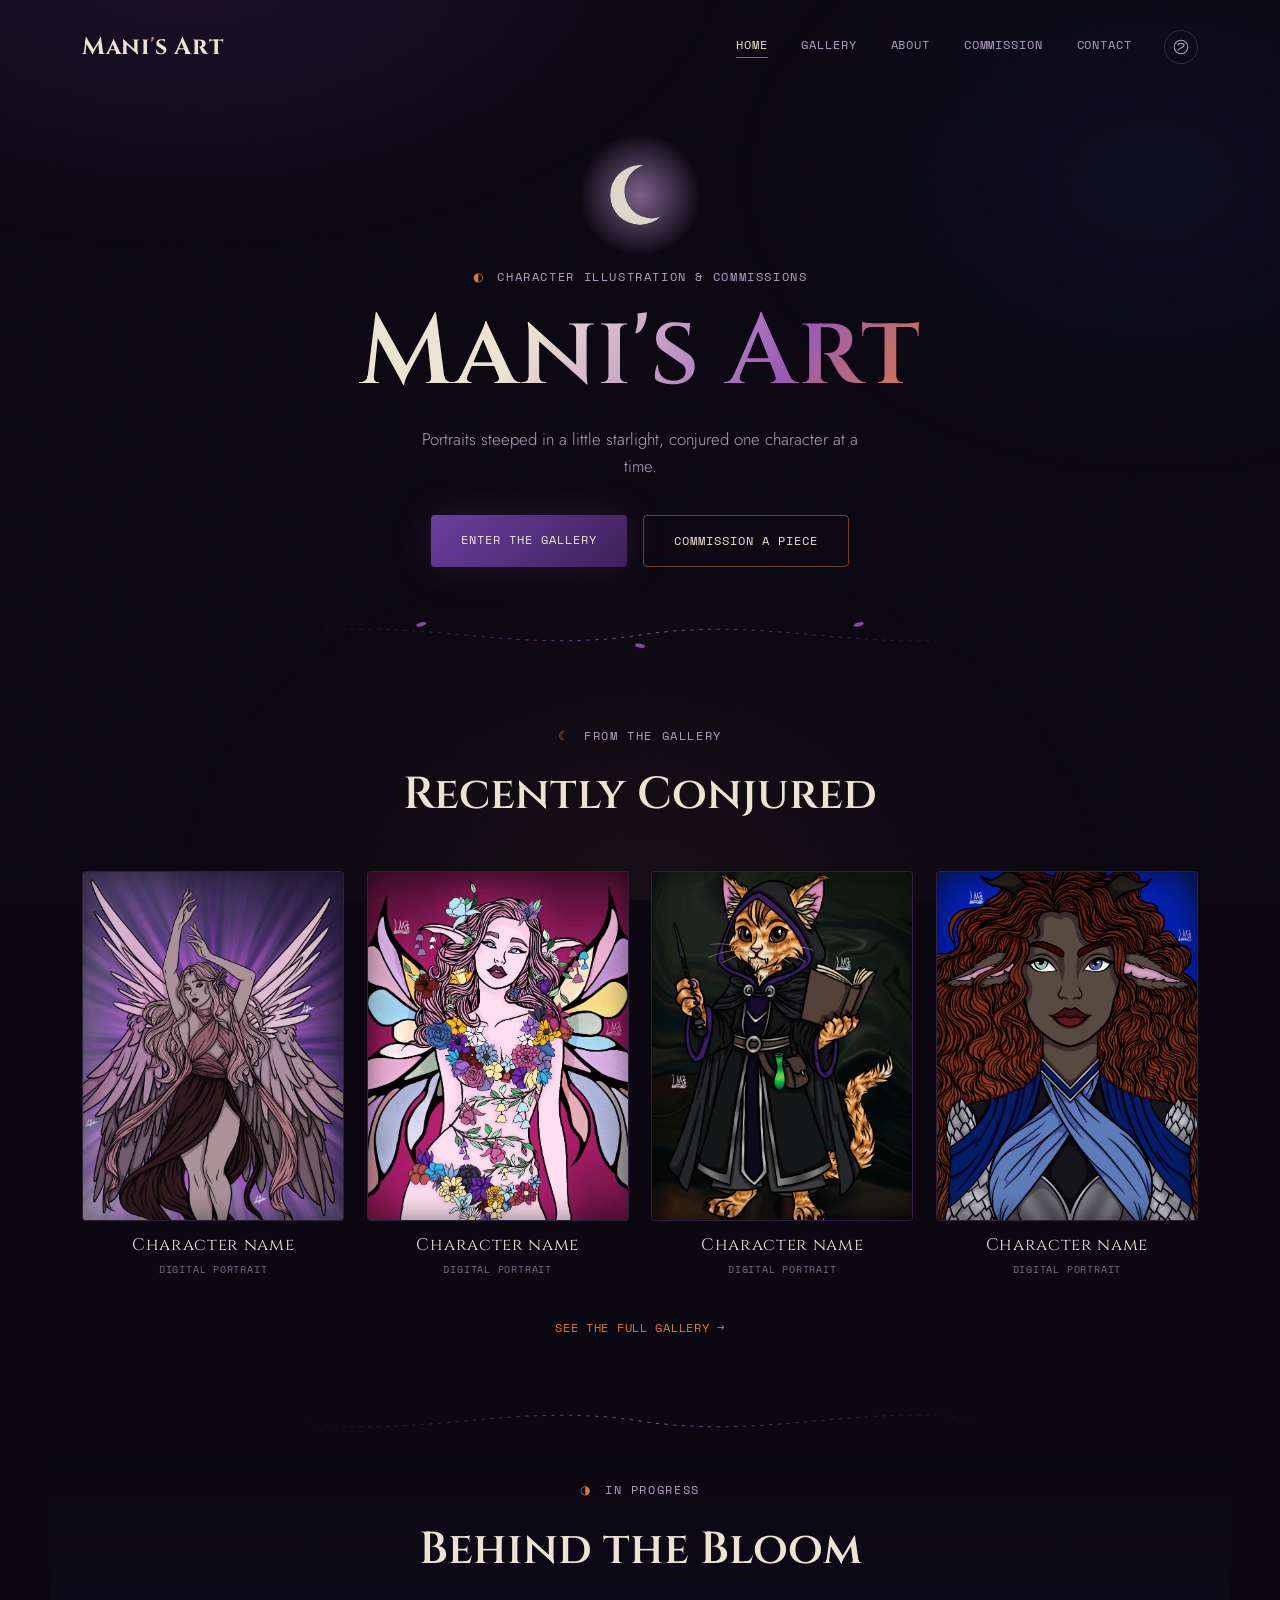
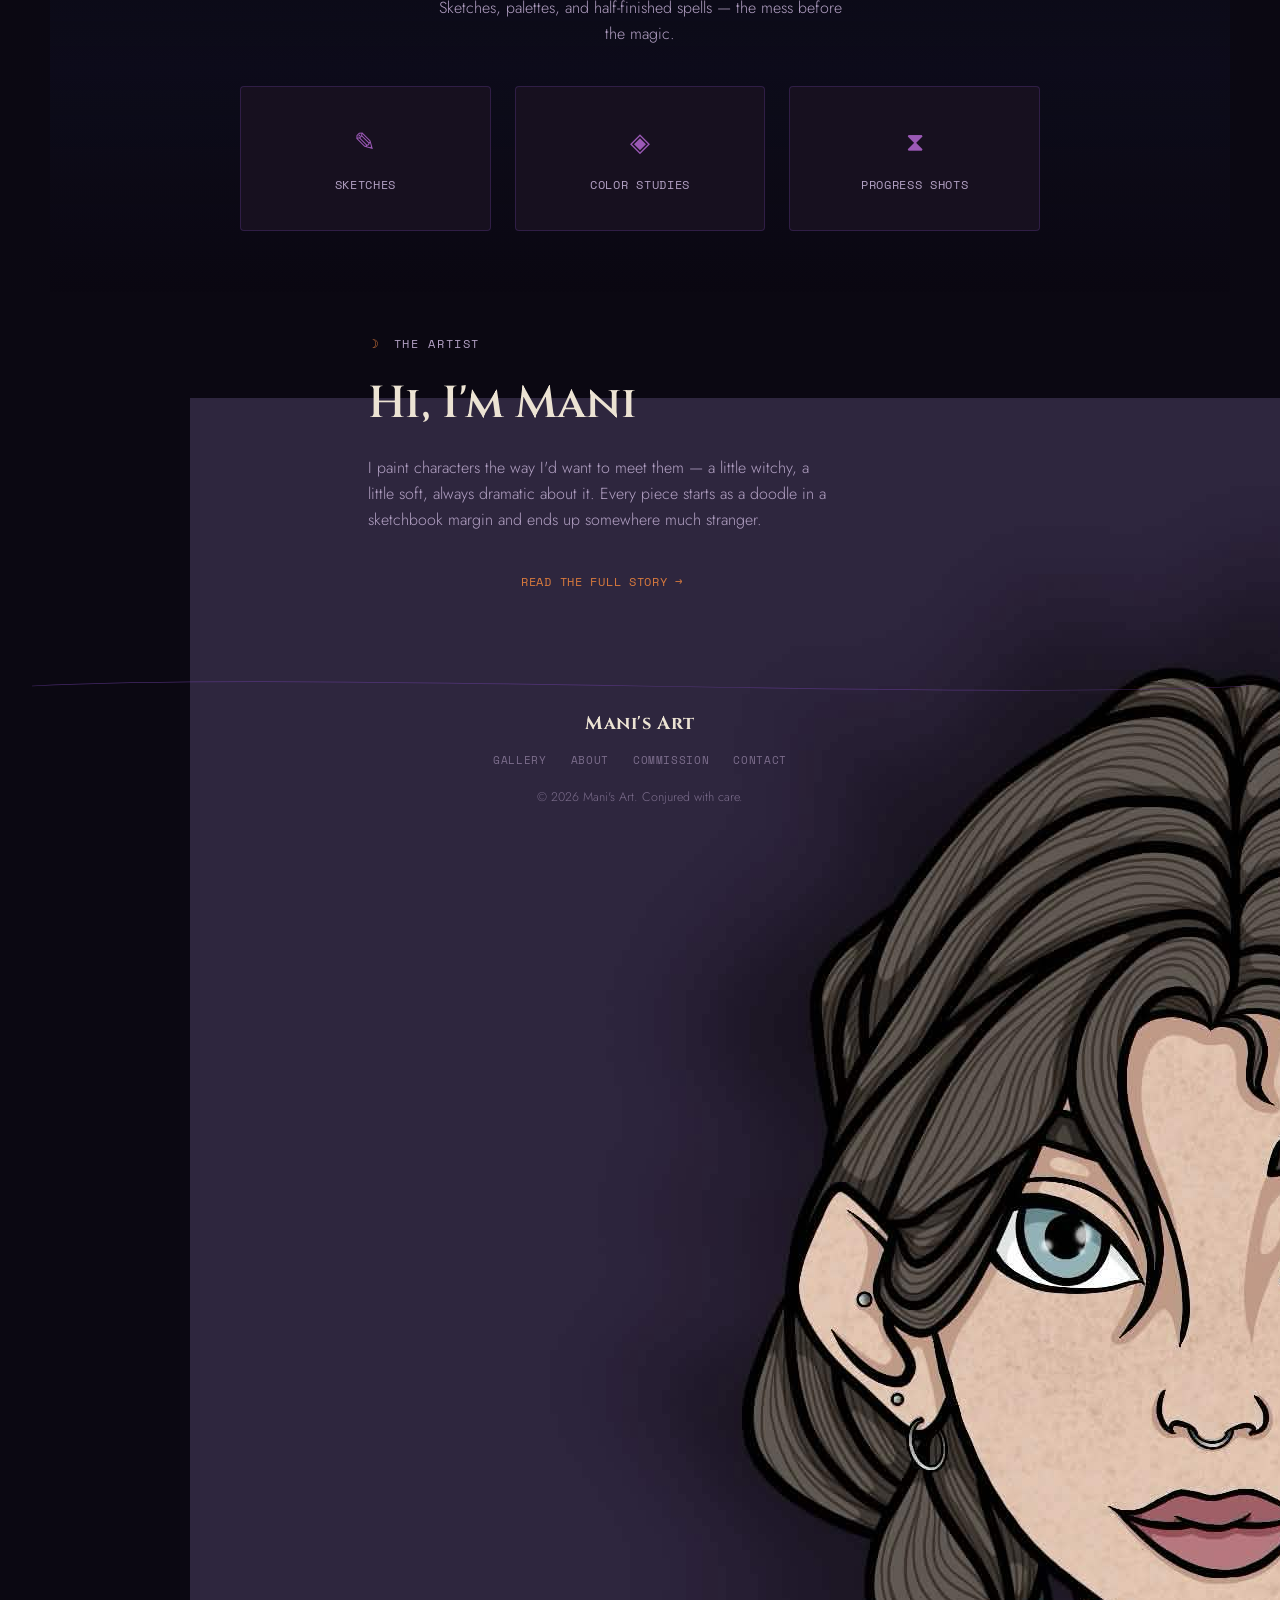
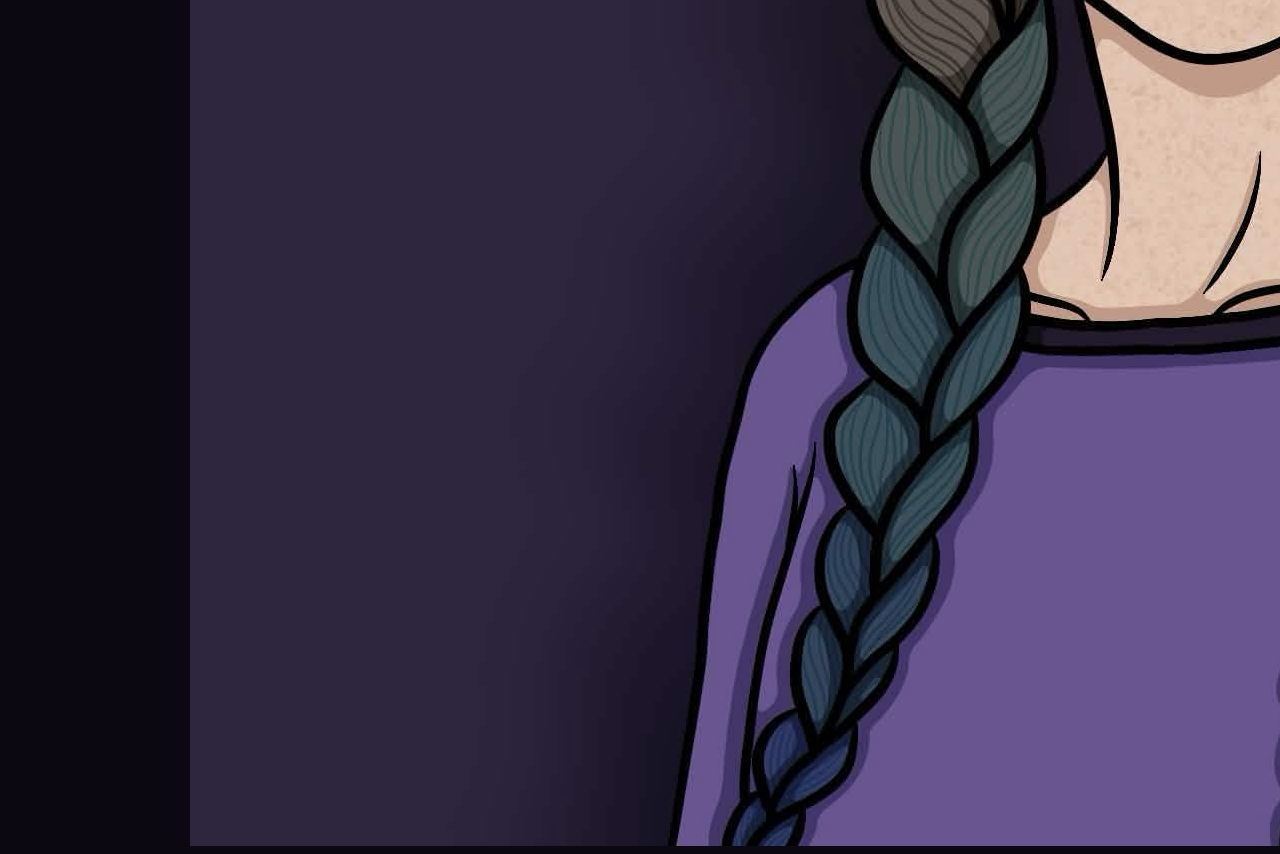
==== index.html @ 1d33fd4f "img upload and file creation" ====
<!DOCTYPE html>
<html lang="en">
<head>
    <meta charset="UTF-8">
    <meta name="viewport" content="width=device-width, initial-scale=1.0">
    <title>Mani's Art — Character Illustration & Commissions</title>
    <meta name="description" content="Mani's Art — gothic, whimsical character illustration. Portfolio, behind-the-scenes, and commissions.">

    <link rel="preconnect" href="https://fonts.googleapis.com">
    <link rel="preconnect" href="https://fonts.gstatic.com" crossorigin>
    <link href="https://fonts.googleapis.com/css2?family=Cinzel:wght@400;500;600;700;800&family=Jost:wght@300;400;500;600&family=Space+Mono:wght@400;700&display=swap" rel="stylesheet">

    <link rel="stylesheet" href="css/style.css">
</head>
<body>

    <div class="grain-overlay" aria-hidden="true"></div>
    <div id="ember-field" class="ember-field" aria-hidden="true"></div>

    <header class="site-header">
        <a href="index.html" class="wordmark">Mani<span class="wordmark-spark">'</span>s Art</a>

        <nav class="main-nav" aria-label="Primary">
            <a href="index.html" class="nav-link is-active">Home</a>
            <a href="html/gallery.html" class="nav-link">Gallery</a>
            <a href="html/about.html" class="nav-link">About</a>
            <a href="html/commission.html" class="nav-link">Commission</a>
            <a href="html/contact.html" class="nav-link">Contact</a>
        </nav>

        <a href="html/login.html" class="login-glyph" aria-label="Artist login" title="Artist login">
            <svg viewBox="0 0 24 24" width="18" height="18" fill="none" stroke="currentColor" stroke-width="1.4">
                <circle cx="12" cy="12" r="9" />
                <path d="M8 10c0-2 1.8-3 4-3s4 1 4 3-1.8 2.5-4 3.4C9.8 14.3 8 15 8 17" />
                <circle cx="12" cy="20" r=".6" fill="currentColor" stroke="none" />
            </svg>
        </a>

        <button class="nav-toggle" id="navToggle" aria-label="Toggle menu" aria-expanded="false">
            <span></span><span></span><span></span>
        </button>
    </header>

    <main>

        <!-- HERO -->
        <section class="hero">
            <div class="hero-moon" aria-hidden="true">
                <svg viewBox="0 0 200 200" width="100%" height="100%">
                    <defs>
                        <radialGradient id="moonGlow" cx="50%" cy="50%" r="50%">
                            <stop offset="0%" stop-color="#d9a8f0" stop-opacity="0.55" />
                            <stop offset="100%" stop-color="#d9a8f0" stop-opacity="0" />
                        </radialGradient>
                        <mask id="moonMask">
                            <rect x="0" y="0" width="200" height="200" fill="black" />
                            <circle cx="100" cy="100" r="46" fill="white" />
                            <circle cx="118" cy="94" r="42" fill="black" />
                        </mask>
                    </defs>
                    <circle cx="100" cy="100" r="95" fill="url(#moonGlow)" />
                    <circle cx="100" cy="100" r="46" fill="#ece3d3" opacity="0.92" mask="url(#moonMask)" />
                </svg>
            </div>

            <p class="eyebrow"><span class="moon-glyph">◐</span> character illustration &amp; commissions</p>
            <h1 class="hero-title">Mani's&nbsp;Art</h1>
            <p class="hero-sub">Portraits steeped in a little starlight, conjured one character at a time.</p>

            <div class="hero-actions">
                <a href="html/gallery.html" class="btn btn-primary">Enter the Gallery</a>
                <a href="html/commission.html" class="btn btn-ghost">Commission a Piece</a>
            </div>

            <svg class="vine-divider" viewBox="0 0 800 60" preserveAspectRatio="none" aria-hidden="true">
                <path class="vine-path" d="M0,30 C150,0 250,60 400,30 C550,0 650,60 800,30" fill="none" stroke="url(#vineGrad)" stroke-width="1.5" />
                <defs>
                    <linearGradient id="vineGrad" x1="0" y1="0" x2="1" y2="0">
                        <stop offset="0%" stop-color="#9b59b6" stop-opacity="0" />
                        <stop offset="50%" stop-color="#9b59b6" stop-opacity="0.8" />
                        <stop offset="100%" stop-color="#9b59b6" stop-opacity="0" />
                    </linearGradient>
                </defs>
                <g class="vine-leaves" fill="#9b59b6" opacity="0.85">
                    <ellipse cx="150" cy="14" rx="6" ry="3" transform="rotate(-20 150 14)" />
                    <ellipse cx="400" cy="46" rx="6" ry="3" transform="rotate(15 400 46)" />
                    <ellipse cx="650" cy="14" rx="6" ry="3" transform="rotate(-20 650 14)" />
                </g>
            </svg>
        </section>

        <!-- FEATURED WORK -->
        <section class="section" id="featured">
            <p class="eyebrow eyebrow-center"><span class="moon-glyph">☾</span> from the gallery</p>
            <h2 class="section-title">Recently Conjured</h2>

            <div class="work-grid">
                <figure class="work-card">
                    <div class="work-frame">
                        <img src="images/angel.jpg" alt="Character portrait, placeholder artwork" loading="lazy">
                    </div>
                    <figcaption>
                        <span class="work-name">Character name</span>
                        <span class="work-tag">Digital portrait</span>
                    </figcaption>
                </figure>

                <figure class="work-card">
                    <div class="work-frame">
                        <img src="images/butterfly.jpg" alt="Character portrait, placeholder artwork" loading="lazy">
                    </div>
                    <figcaption>
                        <span class="work-name">Character name</span>
                        <span class="work-tag">Digital portrait</span>
                    </figcaption>
                </figure>

                <figure class="work-card">
                    <div class="work-frame">
                        <img src="images/catmage.jpg" alt="Character portrait, placeholder artwork" loading="lazy">
                    </div>
                    <figcaption>
                        <span class="work-name">Character name</span>
                        <span class="work-tag">Digital portrait</span>
                    </figcaption>
                </figure>

                <figure class="work-card">
                    <div class="work-frame">
                        <img src="images/character.jpg" alt="Character portrait, placeholder artwork" loading="lazy">
                    </div>
                    <figcaption>
                        <span class="work-name">Character name</span>
                        <span class="work-tag">Digital portrait</span>
                    </figcaption>
                </figure>
            </div>

            <a href="html/gallery.html" class="see-all-link">See the full gallery →</a>
        </section>

        <svg class="vine-divider" viewBox="0 0 800 60" preserveAspectRatio="none" aria-hidden="true">
            <path class="vine-path" d="M0,30 C150,60 250,0 400,30 C550,60 650,0 800,30" fill="none" stroke="url(#vineGrad)" stroke-width="1.5" />
        </svg>

        <!-- BEHIND THE SCENES -->
        <section class="section section-alt" id="wip">
            <p class="eyebrow eyebrow-center"><span class="moon-glyph">◑</span> in progress</p>
            <h2 class="section-title">Behind the Bloom</h2>
            <p class="section-sub">Sketches, palettes, and half-finished spells — the mess before the magic.</p>

            <div class="wip-categories">
                <a href="gallery.html#sketches" class="wip-card">
                    <span class="wip-icon">✎</span>
                    <span class="wip-label">Sketches</span>
                </a>
                <a href="gallery.html#palettes" class="wip-card">
                    <span class="wip-icon">◈</span>
                    <span class="wip-label">Color Studies</span>
                </a>
                <a href="gallery.html#timelapse" class="wip-card">
                    <span class="wip-icon">⧗</span>
                    <span class="wip-label">Progress Shots</span>
                </a>
            </div>
        </section>

        <!-- ABOUT TEASER -->
        <section class="section about-teaser">
            <div class="about-teaser-inner">
                <div class="about-portrait" aria-hidden="true">
                  
                 <img class="artist-photo" src="images/self-portrait.jpg" alt="Echo Moon Art Self Portrait">
                    
                </div>
                <div class="about-teaser-text">
                    <p class="eyebrow"><span class="moon-glyph">☽</span> the artist</p>
                    <h2 class="section-title">Hi, I'm Mani</h2>
                    <p>I paint characters the way I'd want to meet them — a little witchy, a little soft, always dramatic about it. Every piece starts as a doodle in a sketchbook margin and ends up somewhere much stranger.</p>
                    <a href="html/about.html" class="see-all-link">Read the full story →</a>
                </div>
            </div>
        </section>

    </main>

    <footer class="site-footer">
        <svg class="vine-divider vine-divider-footer" viewBox="0 0 800 40" preserveAspectRatio="none" aria-hidden="true">
            <path d="M0,20 C200,0 600,40 800,20" fill="none" stroke="#6b3fa0" stroke-width="1" opacity="0.6" />
        </svg>

        <div class="footer-inner">
            <span class="wordmark wordmark-small">Mani's Art</span>
            <nav class="footer-nav" aria-label="Footer">
                <a href="html/gallery.html">Gallery</a>
                <a href="html/about.html">About</a>
                <a href="html/commission.html">Commission</a>
                <a href="html/contact.html">Contact</a>
            </nav>
            <p class="footer-note">© <span id="year"></span> Mani's Art. Conjured with care.</p>
        </div>
    </footer>

    <script src="js/script.js"></script>
</body>
</html>
---- css/style.css ----
/* =========================================================
   Mani's Art — Whimsigoth design system
   Palette: black / deep purple / velvet violet / deep blue / burnt orange
   ========================================================= */

:root {
    --bg: #0b0812;
    --bg-alt: #130d1c;
    --bg-card: #17101f;
    --purple-deep: #3d2159;
    --purple-mid: #6b3fa0;
    --violet: #9b59b6;
    --blue-deep: #1b2350;
    --orange: #d97a3d;
    --ink: #ece3d3;
    --ink-dim: #b3a1c4;
    --ink-faint: #7c6d8c;
    --font-display: 'Cinzel', 'Georgia', serif;
    --font-body: 'Jost', 'Segoe UI', sans-serif;
    --font-mono: 'Space Mono', monospace;
    --radius: 4px;
    --max-width: 1180px;
    --shadow-glow: 0 0 40px rgba(155, 89, 182, 0.18);
}

* {
    box-sizing: border-box;
}

html {
    scroll-behavior: smooth;
}

@media (prefers-reduced-motion: reduce) {
    html {
        scroll-behavior: auto;
    }

    *, *::before, *::after {
        animation-duration: 0.001ms !important;
        animation-iteration-count: 1 !important;
        transition-duration: 0.001ms !important;
    }
}

body {
    margin: 0;
    background: var(--bg);
    color: var(--ink);
    font-family: var(--font-body);
    font-weight: 300;
    line-height: 1.6;
    position: relative;
    overflow-x: hidden;
}

    /* subtle background wash so black isn't flat */
    body::before {
        content: "";
        position: fixed;
        inset: 0;
        z-index: 0;
        background: radial-gradient(ellipse 900px 500px at 15% -5%, rgba(107, 63, 160, 0.16), transparent 60%), radial-gradient(ellipse 700px 500px at 90% 20%, rgba(27, 35, 80, 0.22), transparent 60%), radial-gradient(ellipse 800px 600px at 50% 100%, rgba(217, 122, 61, 0.06), transparent 60%);
        pointer-events: none;
    }

.grain-overlay {
    position: fixed;
    inset: 0;
    z-index: 1;
    pointer-events: none;
    opacity: 0.035;
    background-image: url("data:image/svg+xml,%3Csvg xmlns='http://www.w3.org/2000/svg' width='90' height='90'%3E%3Cfilter id='n'%3E%3CfeTurbulence type='fractalNoise' baseFrequency='0.9' numOctaves='2' stitchTiles='stitch'/%3E%3C/filter%3E%3Crect width='100%25' height='100%25' filter='url(%23n)'/%3E%3C/svg%3E");
    mix-blend-mode: overlay;
}

.ember-field {
    position: fixed;
    inset: 0;
    z-index: 1;
    pointer-events: none;
    overflow: hidden;
}

a {
    color: inherit;
    text-decoration: none;
}

h1, h2, h3 {
    font-family: var(--font-display);
    font-weight: 600;
    margin: 0;
}

/* ---------- header ---------- */
.site-header {
    position: relative;
    z-index: 10;
    display: flex;
    align-items: center;
    justify-content: space-between;
    gap: 2rem;
    max-width: var(--max-width);
    margin: 0 auto;
    padding: 1.75rem 2rem 1rem;
}

.wordmark {
    font-family: var(--font-display);
    font-size: 1.5rem;
    font-weight: 700;
    letter-spacing: 0.03em;
    color: var(--ink);
}

.wordmark-spark {
    color: var(--orange);
}

.wordmark-small {
    font-size: 1.15rem;
}

.main-nav {
    display: flex;
    gap: 2.1rem;
    margin-left: auto;
}

.nav-link {
    font-family: var(--font-mono);
    font-size: 0.72rem;
    letter-spacing: 0.08em;
    text-transform: uppercase;
    color: var(--ink-dim);
    position: relative;
    padding-bottom: 4px;
    transition: color 0.25s ease;
}

    .nav-link::after {
        content: "";
        position: absolute;
        left: 0;
        right: 100%;
        bottom: 0;
        height: 1px;
        background: var(--violet);
        transition: right 0.3s ease;
    }

    .nav-link:hover, .nav-link.is-active {
        color: var(--ink);
    }

        .nav-link:hover::after, .nav-link.is-active::after {
            right: 0;
        }

.login-glyph {
    display: inline-flex;
    align-items: center;
    justify-content: center;
    width: 34px;
    height: 34px;
    border: 1px solid rgba(155,89,182,0.35);
    border-radius: 50%;
    color: var(--ink-dim);
    transition: color 0.25s ease, border-color 0.25s ease;
}

    .login-glyph:hover {
        color: var(--violet);
        border-color: var(--violet);
    }

.nav-toggle {
    display: none;
    flex-direction: column;
    gap: 5px;
    background: none;
    border: none;
    cursor: pointer;
    padding: 6px;
}

    .nav-toggle span {
        width: 22px;
        height: 1.5px;
        background: var(--ink);
        display: block;
    }

/* ---------- hero ---------- */
.hero {
    position: relative;
    z-index: 5;
    max-width: var(--max-width);
    margin: 0 auto;
    padding: 3rem 2rem 2rem;
    text-align: center;
    display: flex;
    flex-direction: column;
    align-items: center;
}

.hero-moon {
    width: 130px;
    height: 130px;
    margin-bottom: 0.5rem;
    animation: moon-drift 8s ease-in-out infinite;
}

@keyframes moon-drift {
    0%, 100% {
        transform: translateY(0);
    }

    50% {
        transform: translateY(-8px);
    }
}

.eyebrow {
    font-family: var(--font-mono);
    font-size: 0.72rem;
    letter-spacing: 0.14em;
    text-transform: uppercase;
    color: var(--ink-dim);
    margin: 0 0 0.9rem;
}

.eyebrow-center {
    text-align: center;
}

.moon-glyph {
    color: var(--orange);
    margin-right: 0.4em;
}

.hero-title {
    font-size: clamp(3.2rem, 9vw, 6.2rem);
    letter-spacing: 0.01em;
    background: linear-gradient(120deg, var(--ink) 30%, var(--violet) 75%, var(--orange) 100%);
    -webkit-background-clip: text;
    background-clip: text;
    color: transparent;
    line-height: 1.05;
}

.hero-sub {
    max-width: 46ch;
    color: var(--ink-dim);
    font-size: 1.05rem;
    margin: 1.3rem 0 2.2rem;
}

.hero-actions {
    display: flex;
    gap: 1rem;
    flex-wrap: wrap;
    justify-content: center;
    margin-bottom: 3rem;
}

.btn {
    font-family: var(--font-mono);
    font-size: 0.75rem;
    letter-spacing: 0.08em;
    text-transform: uppercase;
    padding: 0.95rem 1.9rem;
    border-radius: var(--radius);
    transition: transform 0.25s ease, box-shadow 0.25s ease, background 0.25s ease, border-color 0.25s ease;
    display: inline-block;
}

.btn-primary {
    background: linear-gradient(135deg, var(--purple-mid), var(--purple-deep));
    color: var(--ink);
    box-shadow: var(--shadow-glow);
}

    .btn-primary:hover {
        transform: translateY(-2px);
        box-shadow: 0 0 55px rgba(155,89,182,0.32);
    }

.btn-ghost {
    color: var(--ink);
    border: 1px solid rgba(217,122,61,0.5);
}

    .btn-ghost:hover {
        border-color: var(--orange);
        background: rgba(217,122,61,0.08);
        transform: translateY(-2px);
    }

/* ---------- vine divider (signature element) ---------- */
.vine-divider {
    width: 100%;
    max-width: 700px;
    height: 40px;
    margin: 0 auto;
    display: block;
    overflow: visible;
}

.vine-path {
    stroke-dasharray: 4 6;
    animation: vine-sway 6s ease-in-out infinite;
}

@keyframes vine-sway {
    0%, 100% {
        stroke-dashoffset: 0;
    }

    50% {
        stroke-dashoffset: 14;
    }
}

.vine-divider-footer {
    max-width: 100%;
    height: 30px;
    margin-bottom: 0.5rem;
}

/* ---------- sections ---------- */
.section {
    position: relative;
    z-index: 5;
    max-width: var(--max-width);
    margin: 0 auto;
    padding: 2.5rem 2rem 4rem;
}

.section-alt {
    background: linear-gradient(180deg, transparent, rgba(27,35,80,0.14), transparent);
}

.section-title {
    font-size: clamp(2rem, 4vw, 2.8rem);
    text-align: center;
    margin-bottom: 0.6rem;
}

.section-sub {
    text-align: center;
    color: var(--ink-dim);
    max-width: 46ch;
    margin: 0 auto 2.5rem;
}

#featured .section-title {
    margin-bottom: 2.5rem;
}

/* ---------- work grid ---------- */
.work-grid {
    display: grid;
    grid-template-columns: repeat(4, 1fr);
    gap: 1.4rem;
}

.work-card {
    margin: 0;
}

.work-frame {
    aspect-ratio: 3/4;
    border-radius: var(--radius);
    overflow: hidden;
    background: var(--bg-card);
    border: 1px solid rgba(155,89,182,0.2);
    position: relative;
    transition: border-color 0.3s ease, transform 0.3s ease;
}

    .work-frame::after {
        content: "";
        position: absolute;
        inset: 0;
        box-shadow: inset 0 0 30px rgba(0,0,0,0.5);
        pointer-events: none;
    }

    .work-frame img {
        width: 100%;
        height: 100%;
        object-fit: cover;
        display: block;
    }

.work-card:hover .work-frame {
    border-color: var(--violet);
    transform: translateY(-4px);
}

.work-card figcaption {
    display: flex;
    flex-direction: column;
    margin-top: 0.7rem;
    text-align: center;
}

.work-name {
    font-family: var(--font-display);
    font-size: 1.05rem;
    letter-spacing: 0.04em;
}

.work-tag {
    font-family: var(--font-mono);
    font-size: 0.62rem;
    letter-spacing: 0.08em;
    text-transform: uppercase;
    color: var(--ink-faint);
    margin-top: 0.2rem;
}

.see-all-link {
    display: block;
    text-align: center;
    margin-top: 2.5rem;
    font-family: var(--font-mono);
    font-size: 0.75rem;
    letter-spacing: 0.06em;
    text-transform: uppercase;
    color: var(--orange);
    transition: opacity 0.25s ease;
}

    .see-all-link:hover {
        opacity: 0.7;
    }

/* ---------- WIP categories ---------- */
.wip-categories {
    display: grid;
    grid-template-columns: repeat(3, 1fr);
    gap: 1.5rem;
    max-width: 800px;
    margin: 0 auto;
}

.wip-card {
    background: var(--bg-card);
    border: 1px solid rgba(107,63,160,0.3);
    border-radius: var(--radius);
    padding: 2.2rem 1rem;
    text-align: center;
    display: flex;
    flex-direction: column;
    align-items: center;
    gap: 0.8rem;
    transition: border-color 0.3s ease, transform 0.3s ease, background 0.3s ease;
}

    .wip-card:hover {
        border-color: var(--violet);
        transform: translateY(-4px);
        background: rgba(107,63,160,0.08);
    }

.wip-icon {
    font-size: 1.6rem;
    color: var(--violet);
}

.wip-label {
    font-family: var(--font-mono);
    font-size: 0.72rem;
    letter-spacing: 0.06em;
    text-transform: uppercase;
    color: var(--ink-dim);
}

/* ---------- about teaser ---------- */
.about-teaser-inner {
    display: flex;
    align-items: center;
    gap: 3rem;
    max-width: 900px;
    margin: 0 auto;
}

.about-portrait {
    width: 130px;
    height: 130px;
    flex-shrink: 0;
}

.about-teaser-text p:not(.eyebrow) {
    color: var(--ink-dim);
    max-width: 52ch;
}

.about-teaser-text .section-title {
    text-align: left;
    margin-bottom: 0.8rem;
}

.about-teaser-text .eyebrow {
    text-align: left;
}

/* ---------- footer ---------- */
.site-footer {
    position: relative;
    z-index: 5;
    padding: 1rem 2rem 2.5rem;
    text-align: center;
}

.footer-inner {
    display: flex;
    flex-direction: column;
    align-items: center;
    gap: 0.8rem;
}

.footer-nav {
    display: flex;
    gap: 1.5rem;
}

    .footer-nav a {
        font-family: var(--font-mono);
        font-size: 0.68rem;
        letter-spacing: 0.06em;
        text-transform: uppercase;
        color: var(--ink-faint);
        transition: color 0.25s ease;
    }

        .footer-nav a:hover {
            color: var(--violet);
        }

.footer-note {
    font-size: 0.78rem;
    color: var(--ink-faint);
    margin: 0.4rem 0 0;
}

/* ---------- floating embers (JS-generated) ---------- */
.ember {
    position: absolute;
    bottom: -3%;
    border-radius: 50%;
    animation-name: ember-rise;
    animation-timing-function: linear;
    animation-iteration-count: infinite;
}

.ember-glow {
    width: 100%;
    height: 100%;
    border-radius: 50%;
    animation-name: ember-flicker;
    animation-timing-function: ease-in-out;
    animation-iteration-count: infinite;
}

@keyframes ember-rise {
    0% {
        transform: translateY(0) translateX(0);
        opacity: 0;
    }

    8% {
        opacity: 1;
    }

    85% {
        opacity: 0.7;
    }

    100% {
        transform: translateY(-108vh) translateX(var(--drift, 30px));
        opacity: 0;
    }
}

@keyframes ember-flicker {
    0%, 100% {
        opacity: 1;
    }

    50% {
        opacity: 0.35;
    }
}

/* ---------- responsive ---------- */
@media (max-width: 860px) {
    .main-nav {
        display: none;
    }

    .nav-toggle {
        display: flex;
    }

    .work-grid {
        grid-template-columns: repeat(2, 1fr);
    }

    .wip-categories {
        grid-template-columns: 1fr;
    }

    .about-teaser-inner {
        flex-direction: column;
        text-align: center;
        gap: 1.5rem;
    }

    .about-teaser-text .section-title, .about-teaser-text .eyebrow {
        text-align: center;
    }

    .about-teaser-text p:not(.eyebrow) {
        max-width: 100%;
    }

    .main-nav.is-open {
        display: flex;
        flex-direction: column;
        position: absolute;
        top: 100%;
        left: 0;
        right: 0;
        background: var(--bg-alt);
        padding: 1.5rem 2rem;
        gap: 1.2rem;
        border-bottom: 1px solid rgba(155,89,182,0.25);
    }
}

@media (max-width: 560px) {
    .work-grid {
        grid-template-columns: 1fr 1fr;
        gap: 1rem;
    }

    .hero-title {
        font-size: clamp(2.6rem, 13vw, 4rem);
    }
}

/* ---------- focus visibility ---------- */
a:focus-visible, button:focus-visible {
    outline: 2px solid var(--violet);
    outline-offset: 3px;
}

/* =========================================================
   Gallery + About page additions
   ========================================================= */

/* ---------- generic page hero (gallery / about) ---------- */
.page-hero {
    position: relative;
    z-index: 5;
    max-width: var(--max-width);
    margin: 0 auto;
    padding: 3rem 2rem 1.5rem;
    text-align: center;
}

.page-title {
    font-size: clamp(2.6rem, 6vw, 4rem);
    letter-spacing: 0.01em;
    background: linear-gradient(120deg, var(--ink) 30%, var(--violet) 75%, var(--orange) 100%);
    -webkit-background-clip: text;
    background-clip: text;
    color: transparent;
    line-height: 1.1;
}

.page-sub {
    max-width: 50ch;
    margin: 1rem auto 0;
    color: var(--ink-dim);
    font-size: 1.05rem;
}

/* ---------- filter bar (gallery) ---------- */
.filter-bar {
    display: flex;
    flex-wrap: wrap;
    justify-content: center;
    gap: 0.7rem;
    margin-bottom: 2.5rem;
}

.filter-btn {
    font-family: var(--font-mono);
    font-size: 0.68rem;
    letter-spacing: 0.06em;
    text-transform: uppercase;
    color: var(--ink-dim);
    background: transparent;
    border: 1px solid rgba(155,89,182,0.3);
    border-radius: 999px;
    padding: 0.55rem 1.1rem;
    cursor: pointer;
    transition: color 0.25s ease, border-color 0.25s ease, background 0.25s ease;
}

    .filter-btn:hover {
        color: var(--ink);
        border-color: var(--violet);
    }

    .filter-btn.is-active {
        color: var(--ink);
        background: rgba(155,89,182,0.16);
        border-color: var(--violet);
    }

.work-card.is-hidden {
    display: none;
}

.empty-state {
    text-align: center;
    color: var(--ink-faint);
    font-family: var(--font-mono);
    font-size: 0.8rem;
    letter-spacing: 0.04em;
    padding: 2rem 0;
}

/* ---------- behind the bloom subsections (gallery) ---------- */
.bts-subsection {
    max-width: 900px;
    margin: 0 auto 3rem;
}

    .bts-subsection:last-child {
        margin-bottom: 0;
    }

.bts-heading {
    display: flex;
    align-items: center;
    gap: 0.6rem;
    font-size: 1.3rem;
    color: var(--ink);
    margin-bottom: 1.1rem;
    justify-content: center;
}

    .bts-heading .wip-icon {
        font-size: 1.1rem;
    }

.bts-row {
    display: grid;
    grid-template-columns: repeat(4, 1fr);
    gap: 1rem;
}

.bts-slot {
    aspect-ratio: 4/3;
    border: 1px dashed rgba(155,89,182,0.35);
    border-radius: var(--radius);
    display: flex;
    align-items: center;
    justify-content: center;
    text-align: center;
    background: rgba(155,89,182,0.04);
    transition: border-color 0.25s ease, background 0.25s ease;
}

    .bts-slot span {
        font-family: var(--font-mono);
        font-size: 0.65rem;
        letter-spacing: 0.05em;
        text-transform: uppercase;
        color: var(--ink-faint);
        padding: 0 0.5rem;
    }

    .bts-slot:hover {
        border-color: var(--violet);
        background: rgba(155,89,182,0.08);
    }

/* ---------- about hero ---------- */
.about-hero {
    position: relative;
    z-index: 5;
    max-width: var(--max-width);
    margin: 0 auto;
    padding: 3rem 2rem 1.5rem;
    text-align: center;
    display: flex;
    flex-direction: column;
    align-items: center;
}

.about-hero-portrait {
    width: 150px;
    height: 150px;
    margin-bottom: 0.5rem;
    animation: moon-drift 8s ease-in-out infinite;
}

/* ---------- bio ---------- */
.bio-section {
    max-width: 720px;
}

.bio-text {
    color: var(--ink-dim);
    font-size: 1.05rem;
    margin: 0 0 1.3rem;
}

    .bio-text:last-child {
        margin-bottom: 0;
    }

/* ---------- process steps ---------- */
.process-steps {
    display: grid;
    grid-template-columns: repeat(4, 1fr);
    gap: 1.5rem;
    max-width: 1000px;
    margin: 0 auto;
}

.process-step {
    text-align: center;
    padding: 1.5rem 1rem;
    position: relative;
}

.process-number {
    display: block;
    font-family: var(--font-mono);
    font-size: 0.75rem;
    color: var(--orange);
    letter-spacing: 0.1em;
    margin-bottom: 0.6rem;
}

.process-title {
    font-size: 1.4rem;
    margin-bottom: 0.5rem;
}

.process-desc {
    color: var(--ink-dim);
    font-size: 0.92rem;
    margin: 0;
}

/* ---------- quick facts ---------- */
.facts-grid {
    display: flex;
    flex-wrap: wrap;
    justify-content: center;
    gap: 0.8rem;
    max-width: 800px;
    margin: 0 auto;
}

.fact-chip {
    font-family: var(--font-mono);
    font-size: 0.7rem;
    letter-spacing: 0.04em;
    text-transform: uppercase;
    color: var(--ink-dim);
    border: 1px solid rgba(107,63,160,0.35);
    border-radius: 999px;
    padding: 0.6rem 1.1rem;
    background: var(--bg-card);
}

/* ---------- cta banner ---------- */
.cta-banner {
    text-align: center;
    padding-bottom: 5rem;
}

    .cta-banner .section-sub {
        margin-bottom: 2rem;
    }

/* ---------- responsive additions ---------- */
@media (max-width: 860px) {
    .process-steps {
        grid-template-columns: repeat(2, 1fr);
    }

    .bts-row {
        grid-template-columns: repeat(2, 1fr);
    }
}

@media (max-width: 560px) {
    .filter-bar {
        gap: 0.5rem;
    }

    .filter-btn {
        font-size: 0.62rem;
        padding: 0.5rem 0.85rem;
    }

    .process-steps {
        grid-template-columns: 1fr;
    }

    .bts-row {
        grid-template-columns: 1fr 1fr;
    }
}

/* =========================================================
   Commission page additions
   ========================================================= */

/* ---------- tier cards ---------- */
.tier-grid {
    display: grid;
    grid-template-columns: repeat(3, 1fr);
    gap: 1.5rem;
    max-width: 1000px;
    margin: 0 auto 1.5rem;
}

.tier-card {
    background: var(--bg-card);
    border: 1px solid rgba(155,89,182,0.25);
    border-radius: var(--radius);
    padding: 2rem 1.5rem;
    text-align: center;
    position: relative;
    transition: border-color 0.3s ease, transform 0.3s ease;
}

    .tier-card:hover {
        border-color: var(--violet);
        transform: translateY(-4px);
    }

.tier-card-featured {
    border-color: var(--violet);
    box-shadow: var(--shadow-glow);
}

.tier-badge {
    position: absolute;
    top: -12px;
    left: 50%;
    transform: translateX(-50%);
    font-family: var(--font-mono);
    font-size: 0.6rem;
    letter-spacing: 0.06em;
    text-transform: uppercase;
    background: var(--purple-mid);
    color: var(--ink);
    padding: 0.3rem 0.8rem;
    border-radius: 999px;
    white-space: nowrap;
}

.tier-name {
    font-size: 1.5rem;
    margin-bottom: 0.4rem;
}

.tier-price {
    font-family: var(--font-mono);
    font-size: 0.85rem;
    color: var(--orange);
    letter-spacing: 0.03em;
    margin: 0 0 0.9rem;
}

.tier-desc {
    color: var(--ink-dim);
    font-size: 0.92rem;
    margin: 0;
}

.tier-note {
    text-align: center;
    color: var(--ink-faint);
    font-size: 0.85rem;
    max-width: 60ch;
    margin: 0 auto;
}

/* ---------- form embed placeholder ---------- */
.form-placeholder {
    max-width: 700px;
    margin: 0 auto;
    min-height: 320px;
    border: 1px dashed rgba(155,89,182,0.4);
    border-radius: var(--radius);
    background: rgba(155,89,182,0.04);
    display: flex;
    flex-direction: column;
    align-items: center;
    justify-content: center;
    gap: 0.8rem;
    text-align: center;
    padding: 2rem;
}

.form-placeholder-icon {
    font-size: 2rem;
    color: var(--violet);
}

.form-placeholder p {
    color: var(--ink-faint);
    font-family: var(--font-mono);
    font-size: 0.78rem;
    letter-spacing: 0.04em;
    text-transform: uppercase;
    max-width: 32ch;
    margin: 0;
}

/* real embed styling, ready for when the iframe is dropped in */
.form-embed {
    width: 100%;
    max-width: 700px;
    min-height: 900px;
    border: none;
    border-radius: var(--radius);
    display: block;
    margin: 0 auto;
    background: var(--bg-card);
}

/* ---------- responsive ---------- */
@media (max-width: 860px) {
    .tier-grid {
        grid-template-columns: 1fr;
    }
}
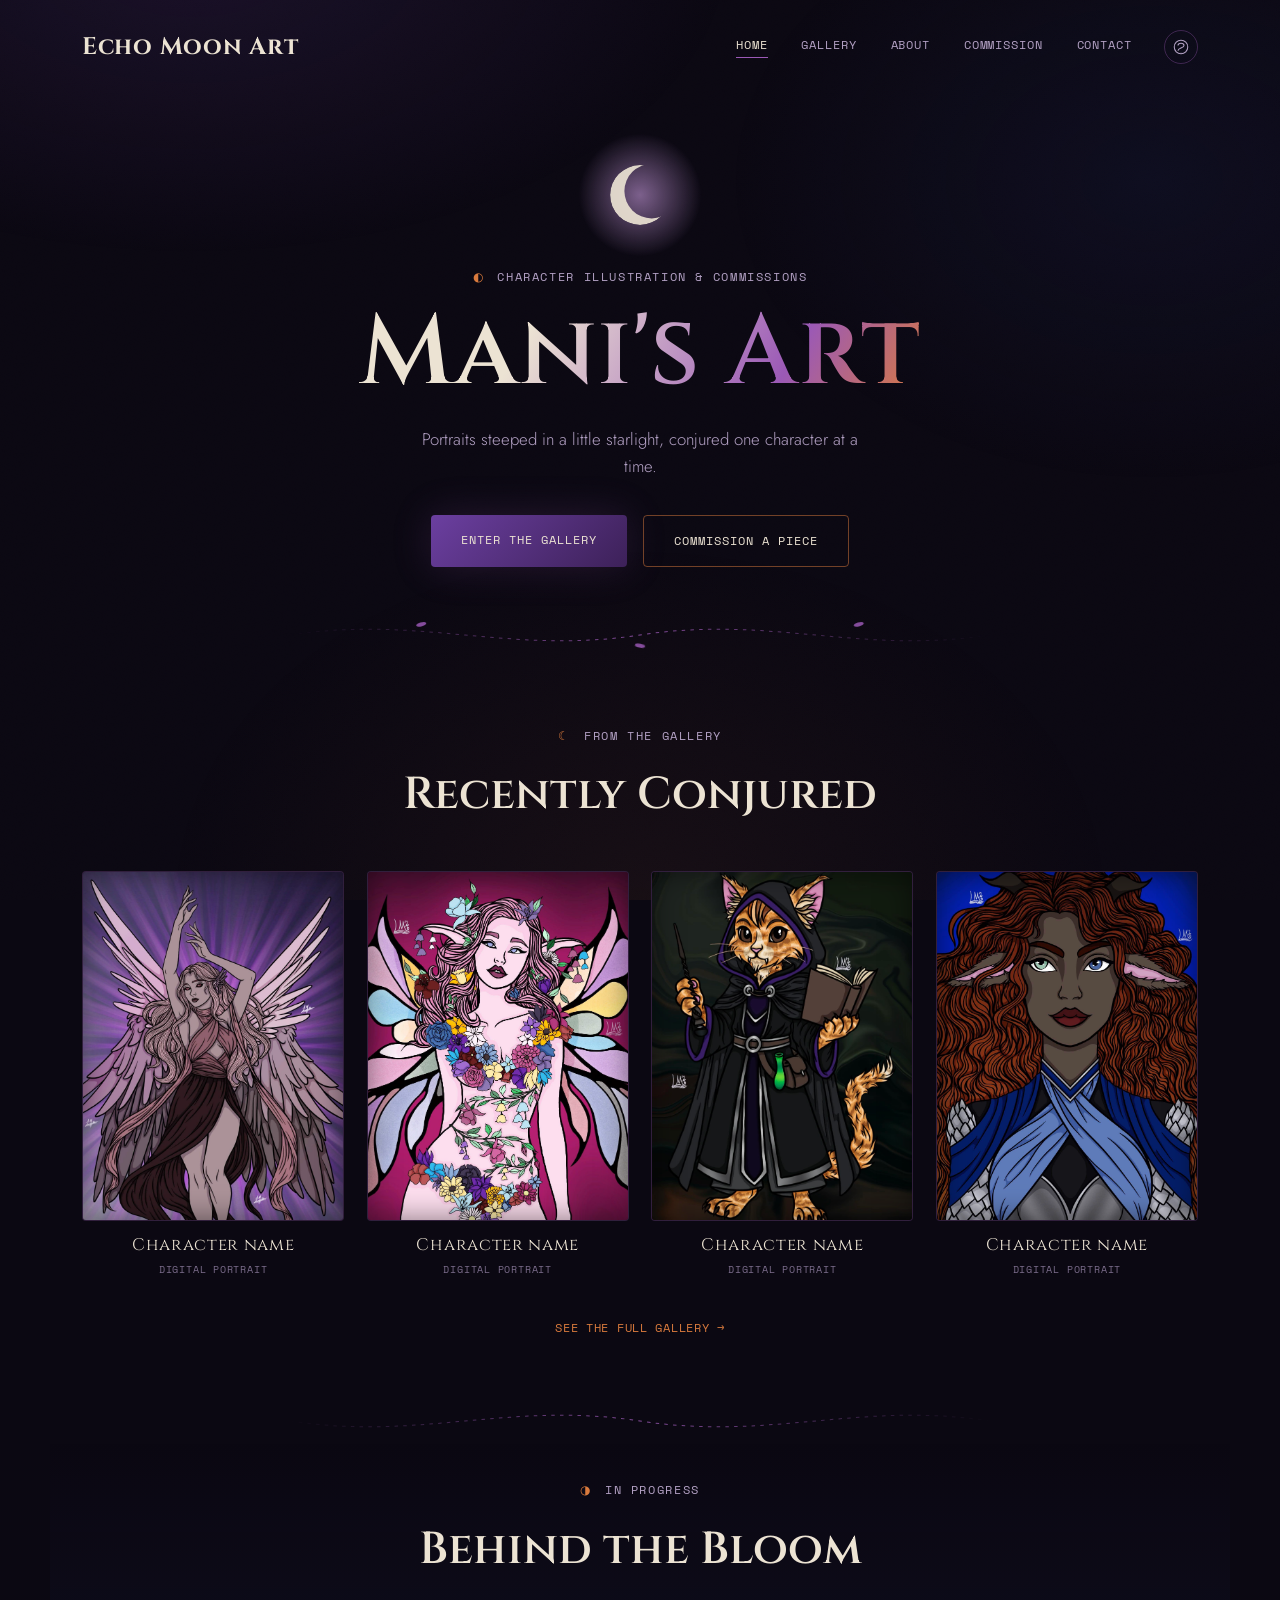
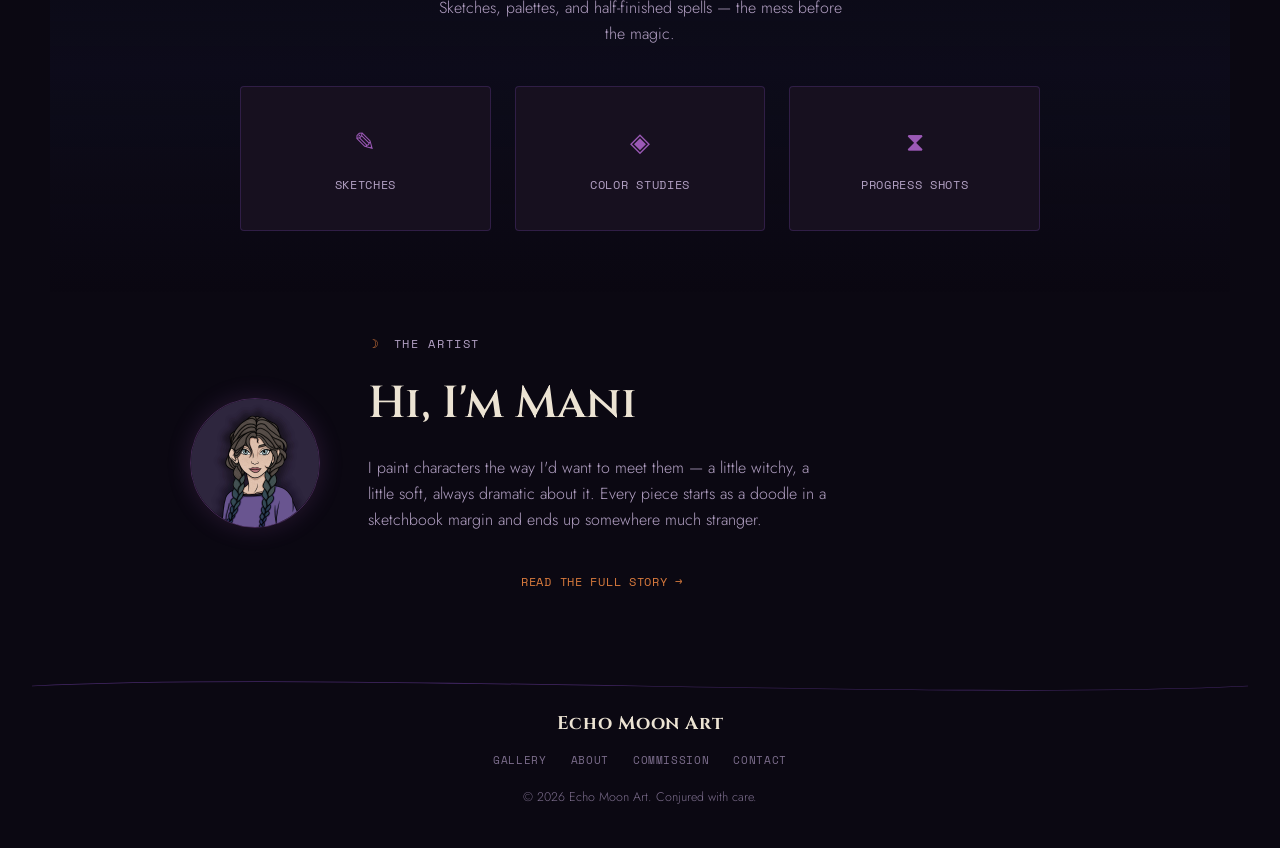
==== commit 61657132: "jfa changes" ====
--- a/index.html
+++ b/index.html
@@ -3,8 +3,8 @@
 <head>
     <meta charset="UTF-8">
     <meta name="viewport" content="width=device-width, initial-scale=1.0">
-    <title>Mani's Art — Character Illustration & Commissions</title>
-    <meta name="description" content="Mani's Art — gothic, whimsical character illustration. Portfolio, behind-the-scenes, and commissions.">
+    <title>Echo Moon Art — Character Illustration & Commissions</title>
+    <meta name="description" content="Echo Moon Art — gothic, whimsical character illustration. Portfolio, behind-the-scenes, and commissions.">
 
     <link rel="preconnect" href="https://fonts.googleapis.com">
     <link rel="preconnect" href="https://fonts.gstatic.com" crossorigin>
@@ -18,7 +18,7 @@
     <div id="ember-field" class="ember-field" aria-hidden="true"></div>
 
     <header class="site-header">
-        <a href="index.html" class="wordmark">Mani<span class="wordmark-spark">'</span>s Art</a>
+        <a href="index.html" class="wordmark">Echo Moon Art</a>
 
         <nav class="main-nav" aria-label="Primary">
             <a href="index.html" class="nav-link is-active">Home</a>
@@ -190,14 +190,14 @@
         </svg>
 
         <div class="footer-inner">
-            <span class="wordmark wordmark-small">Mani's Art</span>
+            <span class="wordmark wordmark-small">Echo Moon Art</span>
             <nav class="footer-nav" aria-label="Footer">
                 <a href="html/gallery.html">Gallery</a>
                 <a href="html/about.html">About</a>
                 <a href="html/commission.html">Commission</a>
                 <a href="html/contact.html">Contact</a>
             </nav>
-            <p class="footer-note">© <span id="year"></span> Mani's Art. Conjured with care.</p>
+            <p class="footer-note">© <span id="year"></span> Echo Moon Art. Conjured with care.</p>
         </div>
     </footer>
 
--- a/css/style.css
+++ b/css/style.css
@@ -1,5 +1,5 @@
 /* =========================================================
-   Mani's Art — Whimsigoth design system
+   Echo Moon Art — Whimsigoth design system
    Palette: black / deep purple / velvet violet / deep blue / burnt orange
    ========================================================= */
 
@@ -494,6 +494,15 @@
     flex-shrink: 0;
 }
 
+.artist-photo {
+    width: 100%;
+    height: 100%;
+    object-fit: cover;
+    border-radius: 50%;
+    border: 1px solid rgba(155,89,182,0.4);
+    box-shadow: 0 0 24px rgba(155,89,182,0.2);
+}
+
 .about-teaser-text p:not(.eyebrow) {
     color: var(--ink-dim);
     max-width: 52ch;
@@ -1051,3 +1060,448 @@
         grid-template-columns: 1fr;
     }
 }
+
+/* =========================================================
+   Contact page additions
+   ========================================================= */
+
+.contact-section {
+    max-width: 1000px;
+}
+
+.contact-layout {
+    display: grid;
+    grid-template-columns: 0.85fr 1.15fr;
+    gap: 3rem;
+    align-items: start;
+}
+
+.contact-intro-title {
+    text-align: left;
+    font-size: 1.9rem;
+    margin-bottom: 0.9rem;
+}
+
+.contact-intro .eyebrow {
+    text-align: left;
+}
+
+.contact-intro-text {
+    color: var(--ink-dim);
+    font-size: 0.95rem;
+    margin: 0 0 1rem;
+}
+
+    .contact-intro-text:last-child {
+        margin-bottom: 0;
+    }
+
+.inline-link {
+    color: var(--orange);
+    text-decoration: underline;
+    text-underline-offset: 3px;
+    transition: opacity 0.25s ease;
+}
+
+    .inline-link:hover {
+        opacity: 0.75;
+    }
+
+/* ---------- form ---------- */
+.contact-form {
+    display: flex;
+    flex-direction: column;
+    gap: 1.3rem;
+}
+
+.form-field {
+    display: flex;
+    flex-direction: column;
+    gap: 0.5rem;
+}
+
+    .form-field label {
+        font-family: var(--font-mono);
+        font-size: 0.68rem;
+        letter-spacing: 0.06em;
+        text-transform: uppercase;
+        color: var(--ink-dim);
+    }
+
+    .form-field input,
+    .form-field textarea {
+        background: var(--bg-card);
+        border: 1px solid rgba(155,89,182,0.25);
+        border-radius: var(--radius);
+        padding: 0.8rem 1rem;
+        color: var(--ink);
+        font-family: var(--font-body);
+        font-size: 0.95rem;
+        resize: vertical;
+        transition: border-color 0.25s ease, box-shadow 0.25s ease;
+    }
+
+        .form-field input:focus,
+        .form-field textarea:focus {
+            outline: none;
+            border-color: var(--violet);
+            box-shadow: 0 0 0 3px rgba(155,89,182,0.15);
+        }
+
+        .form-field input::placeholder,
+        .form-field textarea::placeholder {
+            color: var(--ink-faint);
+        }
+
+/* honeypot: hidden from real users, still present for bots to fill in */
+.form-field-honeypot {
+    position: absolute;
+    width: 1px;
+    height: 1px;
+    overflow: hidden;
+    opacity: 0;
+    pointer-events: none;
+}
+
+.form-submit {
+    align-self: flex-start;
+    border: none;
+    cursor: pointer;
+    font-family: var(--font-mono);
+}
+
+    .form-submit:disabled {
+        opacity: 0.6;
+        cursor: not-allowed;
+    }
+
+.form-status {
+    font-family: var(--font-mono);
+    font-size: 0.78rem;
+    letter-spacing: 0.03em;
+    padding: 0.7rem 1rem;
+    border-radius: var(--radius);
+    margin: 0;
+}
+
+.form-status-success {
+    color: #b9e0c9;
+    background: rgba(80, 180, 120, 0.1);
+    border: 1px solid rgba(80, 180, 120, 0.3);
+}
+
+.form-status-error {
+    color: #e3a7a7;
+    background: rgba(200, 80, 80, 0.1);
+    border: 1px solid rgba(200, 80, 80, 0.3);
+}
+
+/* ---------- responsive ---------- */
+@media (max-width: 860px) {
+    .contact-layout {
+        grid-template-columns: 1fr;
+        gap: 2rem;
+    }
+
+    .contact-intro-title, .contact-intro .eyebrow {
+        text-align: center;
+    }
+
+    .contact-intro-text {
+        text-align: center;
+    }
+}
+
+/* =========================================================
+   Login page additions
+   ========================================================= */
+
+.login-section {
+    max-width: 480px;
+    margin: 0 auto;
+    padding: 4rem 2rem 6rem;
+}
+
+.login-card {
+    background: var(--bg-card);
+    border: 1px solid rgba(155,89,182,0.25);
+    border-radius: var(--radius);
+    padding: 2.5rem 2rem;
+    text-align: center;
+}
+
+.login-title {
+    font-size: 2rem;
+    margin-bottom: 0.4rem;
+}
+
+.login-sub {
+    color: var(--ink-dim);
+    font-size: 0.92rem;
+    margin: 0 0 2rem;
+}
+
+.login-form {
+    display: flex;
+    flex-direction: column;
+    gap: 1.2rem;
+    text-align: left;
+}
+
+.login-submit {
+    border: none;
+    cursor: pointer;
+    width: 100%;
+}
+
+    .login-submit:disabled {
+        opacity: 0.6;
+        cursor: not-allowed;
+    }
+
+/* =========================================================
+   Dashboard page additions
+   ========================================================= */
+
+.logout-glyph {
+    display: inline-flex;
+    align-items: center;
+    justify-content: center;
+    width: 34px;
+    height: 34px;
+    border: 1px solid rgba(155,89,182,0.35);
+    border-radius: 50%;
+    color: var(--ink-dim);
+    background: transparent;
+    cursor: pointer;
+    transition: color 0.25s ease, border-color 0.25s ease;
+}
+
+    .logout-glyph:hover {
+        color: var(--orange);
+        border-color: var(--orange);
+    }
+
+.dashboard-section {
+    max-width: 800px;
+}
+
+.dashboard-filter-bar {
+    display: flex;
+    justify-content: center;
+    gap: 0.7rem;
+    margin-bottom: 2rem;
+}
+
+.message-list {
+    display: flex;
+    flex-direction: column;
+    gap: 1rem;
+}
+
+.message-card {
+    background: var(--bg-card);
+    border: 1px solid rgba(155,89,182,0.2);
+    border-left: 3px solid rgba(155,89,182,0.2);
+    border-radius: var(--radius);
+    padding: 1.3rem 1.5rem;
+    transition: border-color 0.25s ease;
+}
+
+.message-card-unread {
+    border-left-color: var(--orange);
+    background: rgba(217,122,61,0.05);
+}
+
+.message-card-header {
+    display: flex;
+    justify-content: space-between;
+    align-items: baseline;
+    gap: 1rem;
+    flex-wrap: wrap;
+    margin-bottom: 0.7rem;
+}
+
+.message-card-who {
+    display: flex;
+    flex-direction: column;
+    gap: 0.2rem;
+}
+
+.message-card-name {
+    font-family: var(--font-display);
+    font-size: 1.15rem;
+    color: var(--ink);
+}
+
+.message-card-email {
+    font-family: var(--font-mono);
+    font-size: 0.75rem;
+    color: var(--orange);
+    text-decoration: underline;
+    text-underline-offset: 2px;
+}
+
+.message-card-date {
+    font-family: var(--font-mono);
+    font-size: 0.68rem;
+    letter-spacing: 0.04em;
+    color: var(--ink-faint);
+    white-space: nowrap;
+}
+
+.message-card-body {
+    color: var(--ink-dim);
+    font-size: 0.95rem;
+    line-height: 1.6;
+    margin: 0 0 1rem;
+    white-space: pre-wrap;
+}
+
+.message-card-actions {
+    display: flex;
+    gap: 0.8rem;
+}
+
+.message-action {
+    font-family: var(--font-mono);
+    font-size: 0.68rem;
+    letter-spacing: 0.05em;
+    text-transform: uppercase;
+    color: var(--ink-dim);
+    background: transparent;
+    border: 1px solid rgba(155,89,182,0.3);
+    border-radius: 999px;
+    padding: 0.45rem 0.9rem;
+    cursor: pointer;
+    transition: color 0.25s ease, border-color 0.25s ease;
+}
+
+    .message-action:hover {
+        color: var(--ink);
+        border-color: var(--violet);
+    }
+
+.message-action-danger:hover {
+    color: #e3a7a7;
+    border-color: rgba(200,80,80,0.5);
+}
+
+/* ---------- responsive ---------- */
+@media (max-width: 560px) {
+    .message-card-header {
+        flex-direction: column;
+        gap: 0.3rem;
+    }
+}
+
+/* =========================================================
+   Lightbox — click any portfolio image to view it larger.
+   Injected into the DOM by script.js; works on any page
+   with .work-frame images (index.html, gallery.html, etc.)
+   with no HTML changes needed.
+   ========================================================= */
+
+.work-frame {
+    cursor: pointer;
+    position: relative;
+}
+
+    /* subtle "click to enlarge" hint on hover, so it's discoverable */
+    .work-frame::before {
+        content: "⤢";
+        position: absolute;
+        top: 0.6rem;
+        right: 0.6rem;
+        width: 28px;
+        height: 28px;
+        display: flex;
+        align-items: center;
+        justify-content: center;
+        background: rgba(11, 8, 18, 0.65);
+        border: 1px solid rgba(155,89,182,0.4);
+        border-radius: 50%;
+        color: var(--ink);
+        font-size: 0.9rem;
+        opacity: 0;
+        transform: scale(0.85);
+        transition: opacity 0.2s ease, transform 0.2s ease;
+        pointer-events: none;
+        z-index: 2;
+    }
+
+.work-card:hover .work-frame::before {
+    opacity: 1;
+    transform: scale(1);
+}
+
+.lightbox {
+    position: fixed;
+    inset: 0;
+    z-index: 1000;
+    display: flex;
+    align-items: center;
+    justify-content: center;
+    background: rgba(6, 4, 10, 0.88);
+    backdrop-filter: blur(3px);
+    opacity: 0;
+    pointer-events: none;
+    transition: opacity 0.25s ease;
+    padding: 2rem;
+}
+
+    .lightbox.is-open {
+        opacity: 1;
+        pointer-events: auto;
+    }
+
+.lightbox-inner {
+    position: relative;
+    max-width: min(90vw, 1100px);
+    max-height: 90vh;
+    display: flex;
+}
+
+.lightbox-image {
+    max-width: 100%;
+    max-height: 90vh;
+    display: block;
+    border-radius: var(--radius);
+    box-shadow: 0 0 60px rgba(155,89,182,0.25);
+    transform: scale(0.96);
+    transition: transform 0.25s ease;
+}
+
+.lightbox.is-open .lightbox-image {
+    transform: scale(1);
+}
+
+.lightbox-close {
+    position: absolute;
+    top: -14px;
+    right: -14px;
+    width: 38px;
+    height: 38px;
+    display: flex;
+    align-items: center;
+    justify-content: center;
+    background: var(--bg-card);
+    border: 1px solid rgba(155,89,182,0.4);
+    border-radius: 50%;
+    color: var(--ink);
+    font-size: 1.1rem;
+    cursor: pointer;
+    transition: color 0.2s ease, border-color 0.2s ease;
+}
+
+    .lightbox-close:hover {
+        color: var(--orange);
+        border-color: var(--orange);
+    }
+
+@media (max-width: 560px) {
+    .lightbox-close {
+        top: 0.5rem;
+        right: 0.5rem;
+    }
+}
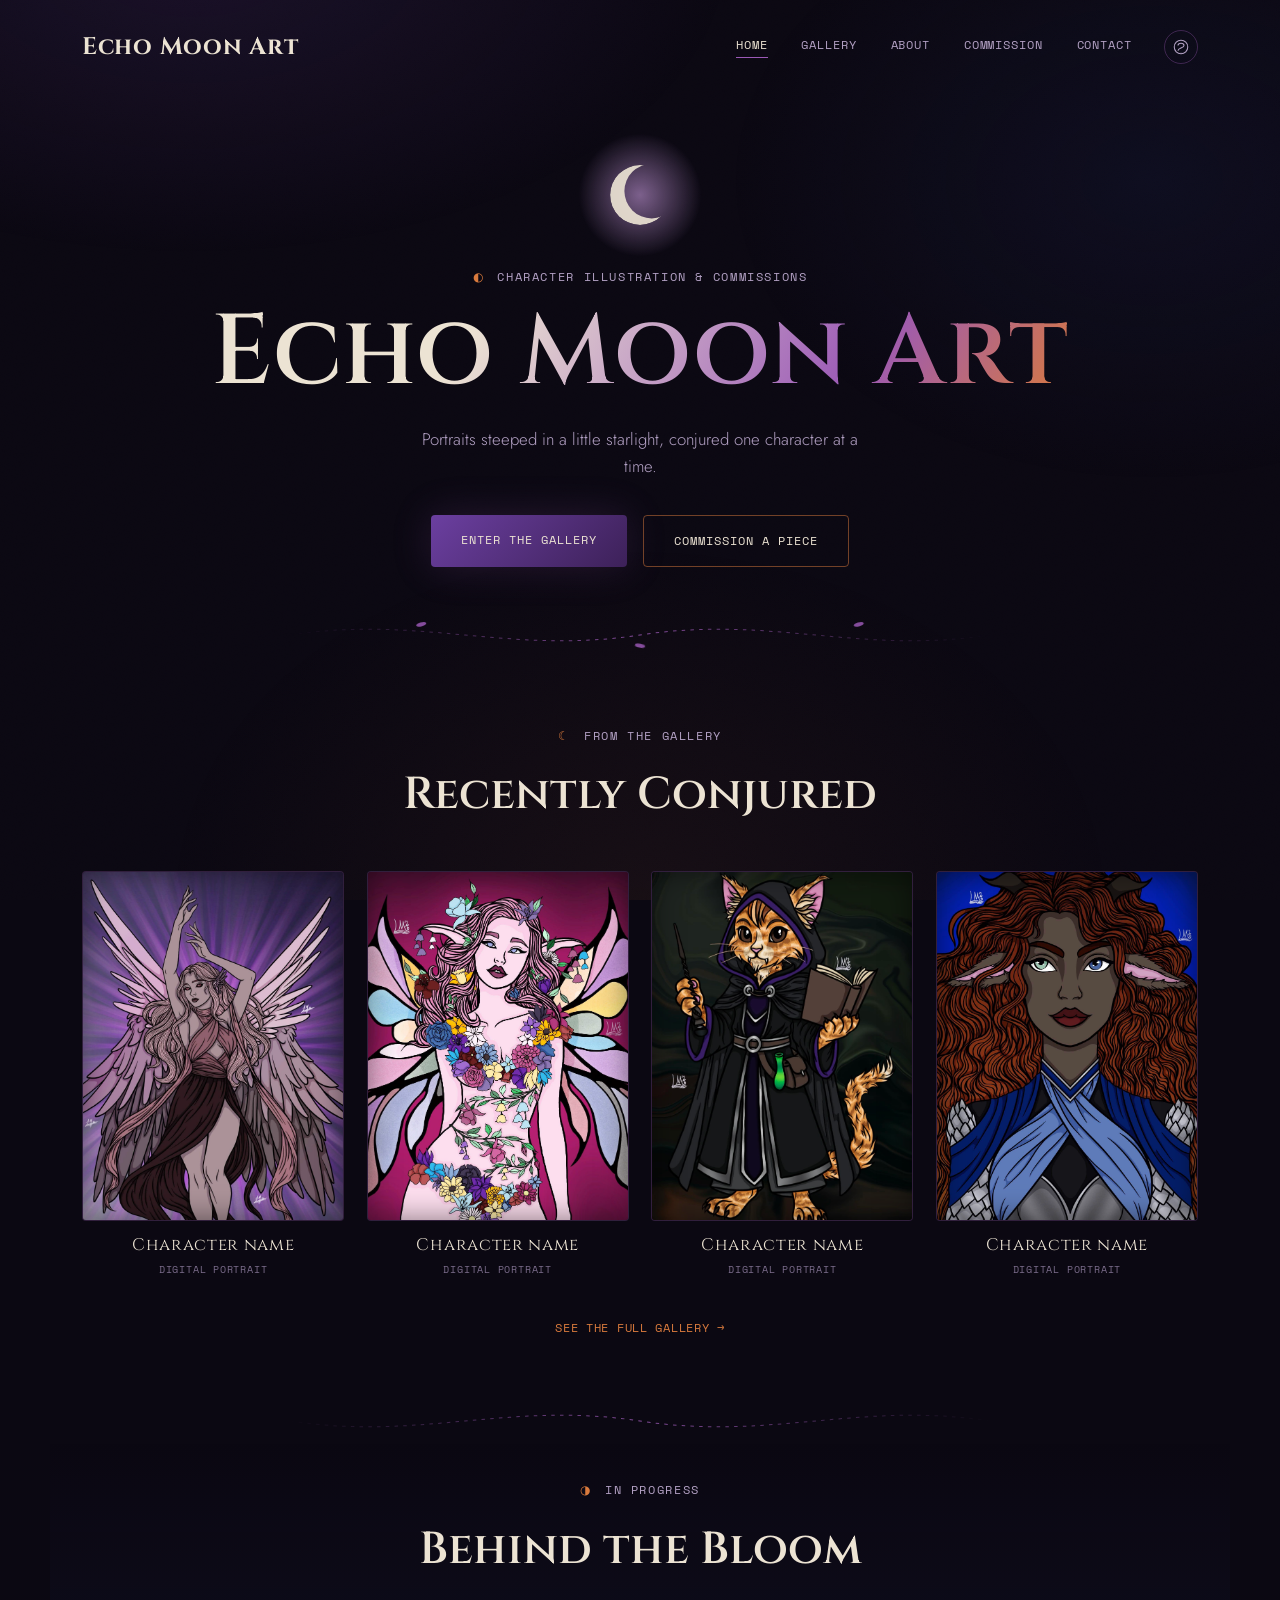
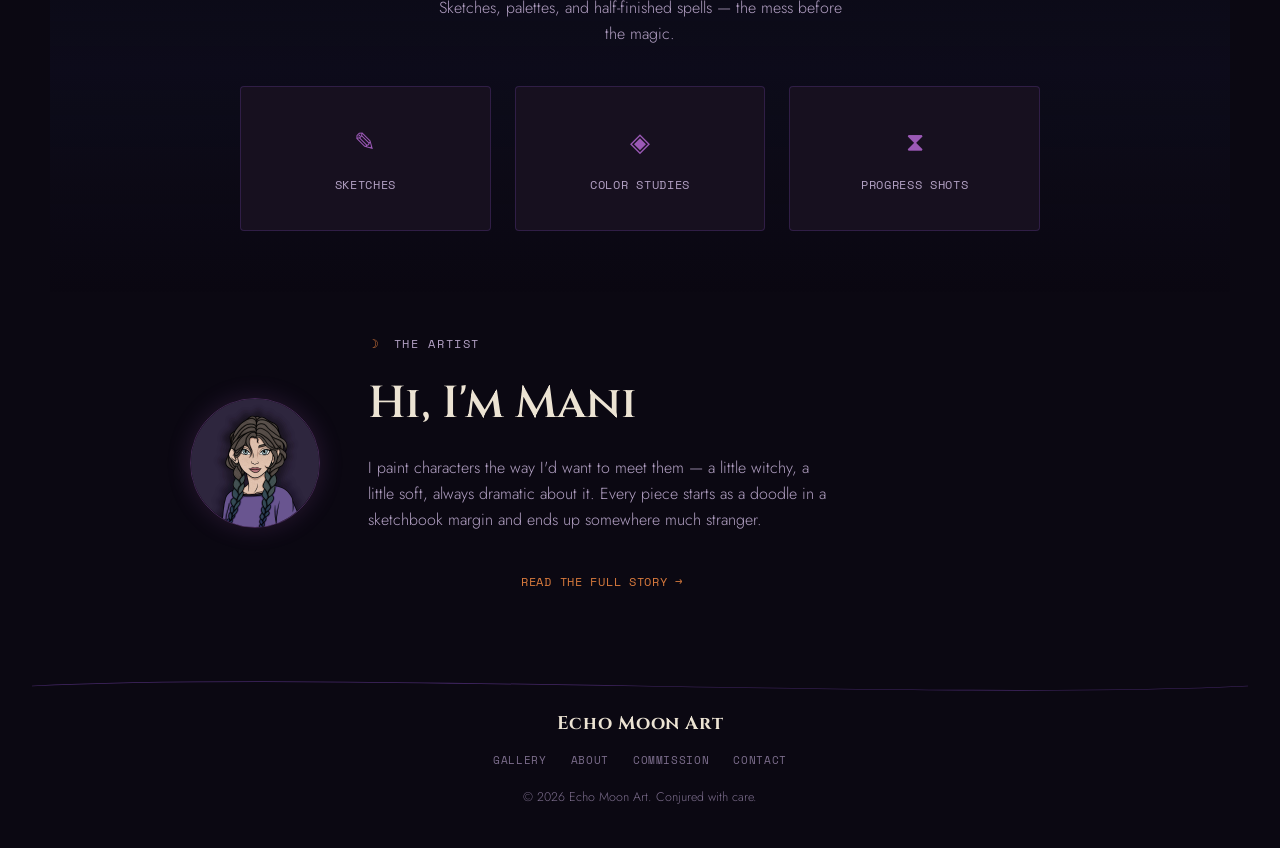
==== commit 1779a9ad: "jfa changes" ====
--- a/index.html
+++ b/index.html
@@ -64,7 +64,7 @@
             </div>
 
             <p class="eyebrow"><span class="moon-glyph">◐</span> character illustration &amp; commissions</p>
-            <h1 class="hero-title">Mani's&nbsp;Art</h1>
+            <h1 class="hero-title">Echo Moon Art</h1>
             <p class="hero-sub">Portraits steeped in a little starlight, conjured one character at a time.</p>
 
             <div class="hero-actions">
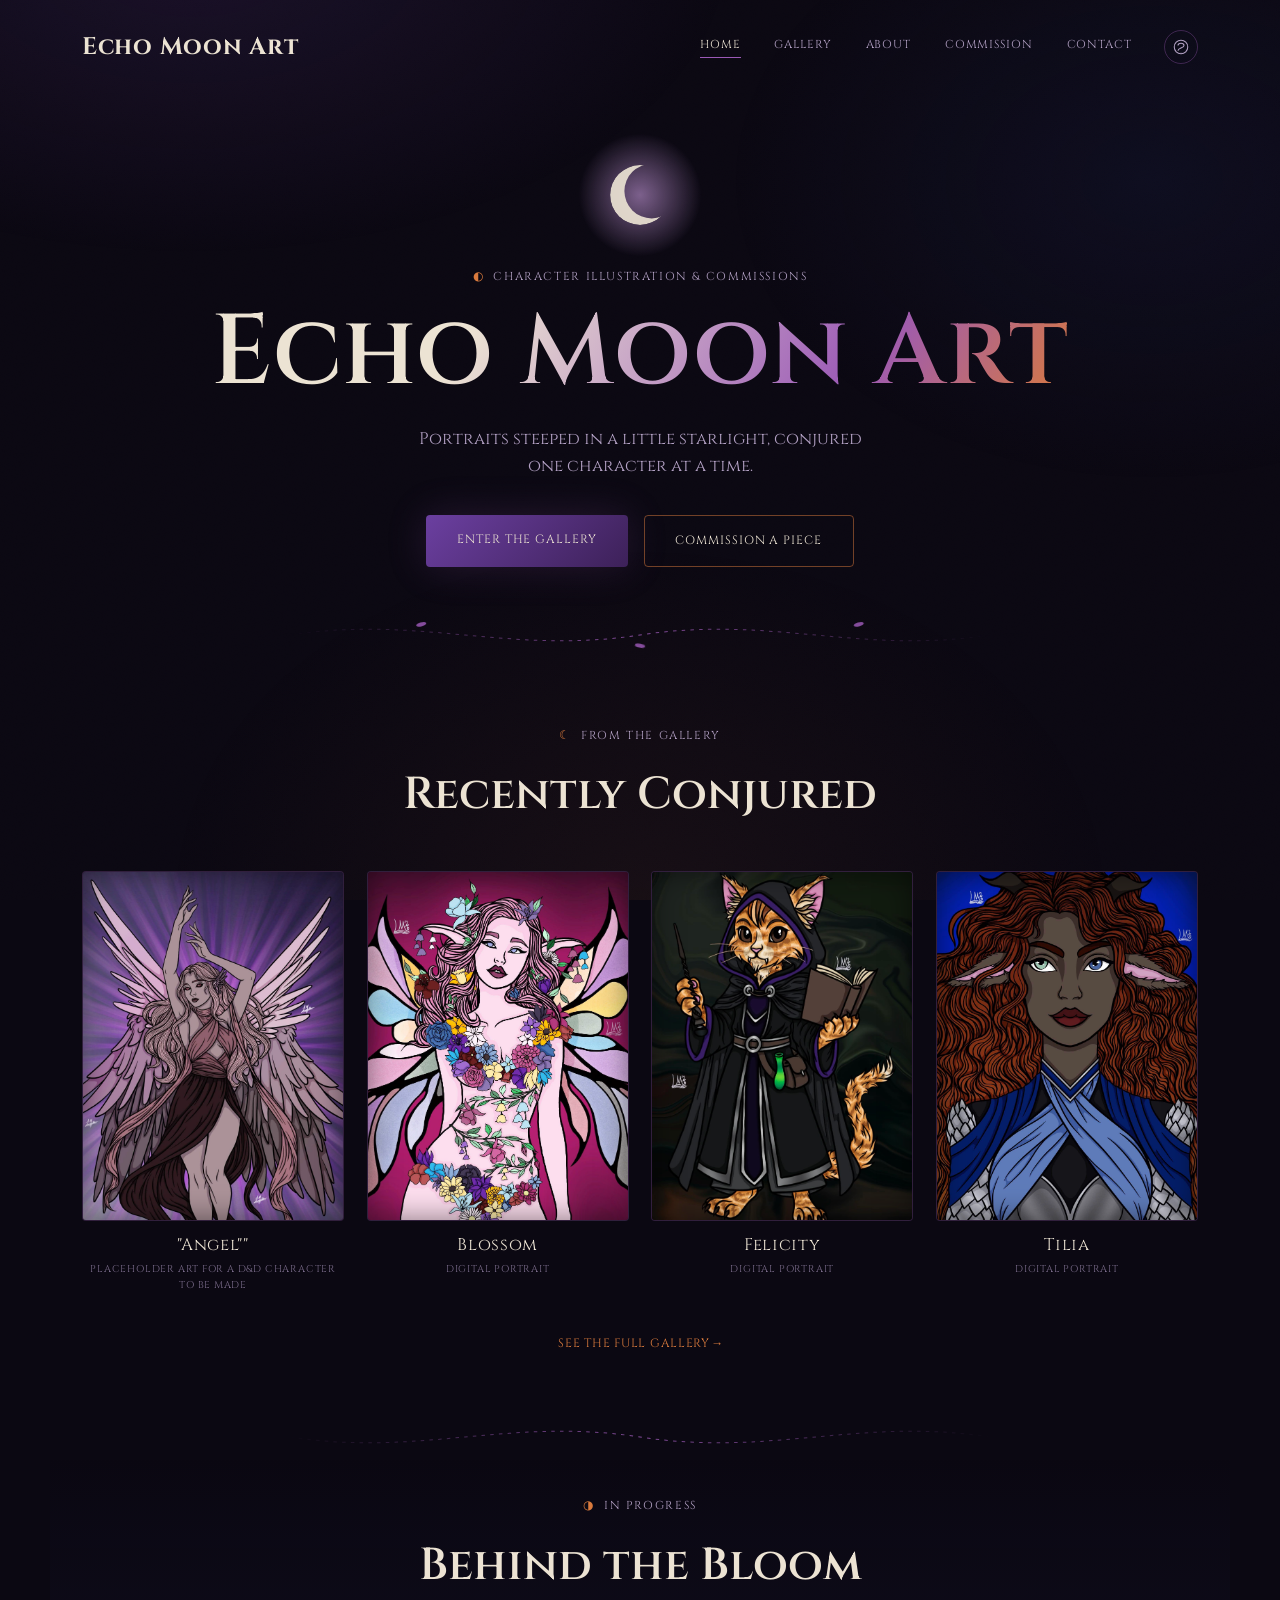
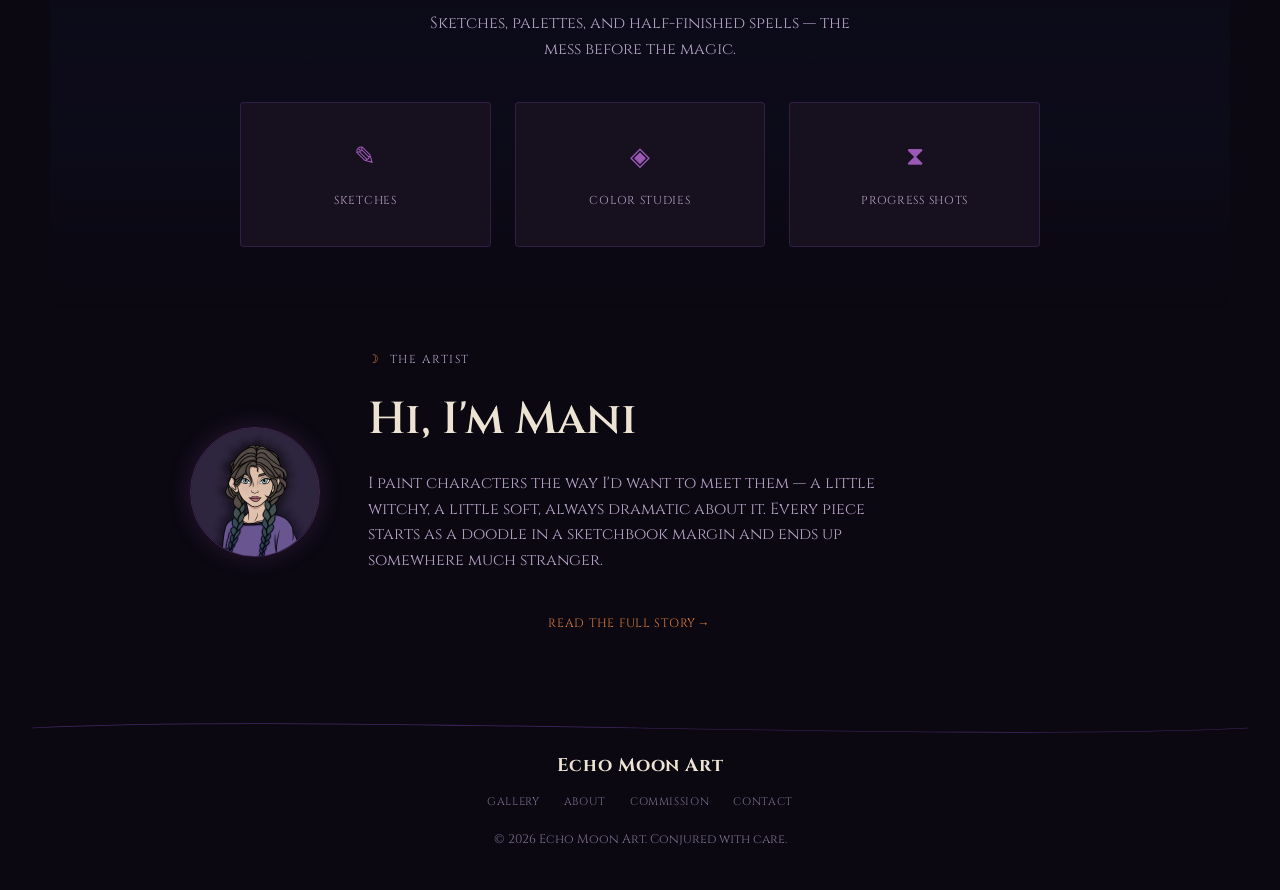
==== commit cb93e8fc: "massive categorization to gallery page and updates to index" ====
--- a/index.html
+++ b/index.html
@@ -100,37 +100,37 @@
                         <img src="images/angel.jpg" alt="Character portrait, placeholder artwork" loading="lazy">
                     </div>
                     <figcaption>
-                        <span class="work-name">Character name</span>
+                        <span class="work-name">"Angel""</span>
+                        <span class="work-tag">Placeholder art for a D&D character to be made</span>
+                    </figcaption>
+                </figure>
+
+                <figure class="work-card">
+                    <div class="work-frame">
+                        <img src="images/butterfly.jpg" alt="Character portrait, placeholder artwork" loading="lazy">
+                    </div>
+                    <figcaption>
+                        <span class="work-name">Blossom</span>
                         <span class="work-tag">Digital portrait</span>
                     </figcaption>
                 </figure>
 
                 <figure class="work-card">
                     <div class="work-frame">
-                        <img src="images/butterfly.jpg" alt="Character portrait, placeholder artwork" loading="lazy">
-                    </div>
-                    <figcaption>
-                        <span class="work-name">Character name</span>
+                        <img src="images/catmage.jpg" alt="Character portrait, placeholder artwork" loading="lazy">
+                    </div>
+                    <figcaption>
+                        <span class="work-name">Felicity</span>
                         <span class="work-tag">Digital portrait</span>
                     </figcaption>
                 </figure>
 
                 <figure class="work-card">
                     <div class="work-frame">
-                        <img src="images/catmage.jpg" alt="Character portrait, placeholder artwork" loading="lazy">
-                    </div>
-                    <figcaption>
-                        <span class="work-name">Character name</span>
-                        <span class="work-tag">Digital portrait</span>
-                    </figcaption>
-                </figure>
-
-                <figure class="work-card">
-                    <div class="work-frame">
                         <img src="images/character.jpg" alt="Character portrait, placeholder artwork" loading="lazy">
                     </div>
                     <figcaption>
-                        <span class="work-name">Character name</span>
+                        <span class="work-name">Tilia</span>
                         <span class="work-tag">Digital portrait</span>
                     </figcaption>
                 </figure>
--- a/css/style.css
+++ b/css/style.css
@@ -16,8 +16,8 @@
     --ink-dim: #b3a1c4;
     --ink-faint: #7c6d8c;
     --font-display: 'Cinzel', 'Georgia', serif;
-    --font-body: 'Jost', 'Segoe UI', sans-serif;
-    --font-mono: 'Space Mono', monospace;
+    --font-body: 'Cinzel', 'Georgia', serif;
+    --font-mono: 'Cinzel', monospace;
     --radius: 4px;
     --max-width: 1180px;
     --shadow-glow: 0 0 40px rgba(155, 89, 182, 0.18);
@@ -48,7 +48,7 @@
     background: var(--bg);
     color: var(--ink);
     font-family: var(--font-body);
-    font-weight: 300;
+    font-weight: 400;
     line-height: 1.6;
     position: relative;
     overflow-x: hidden;
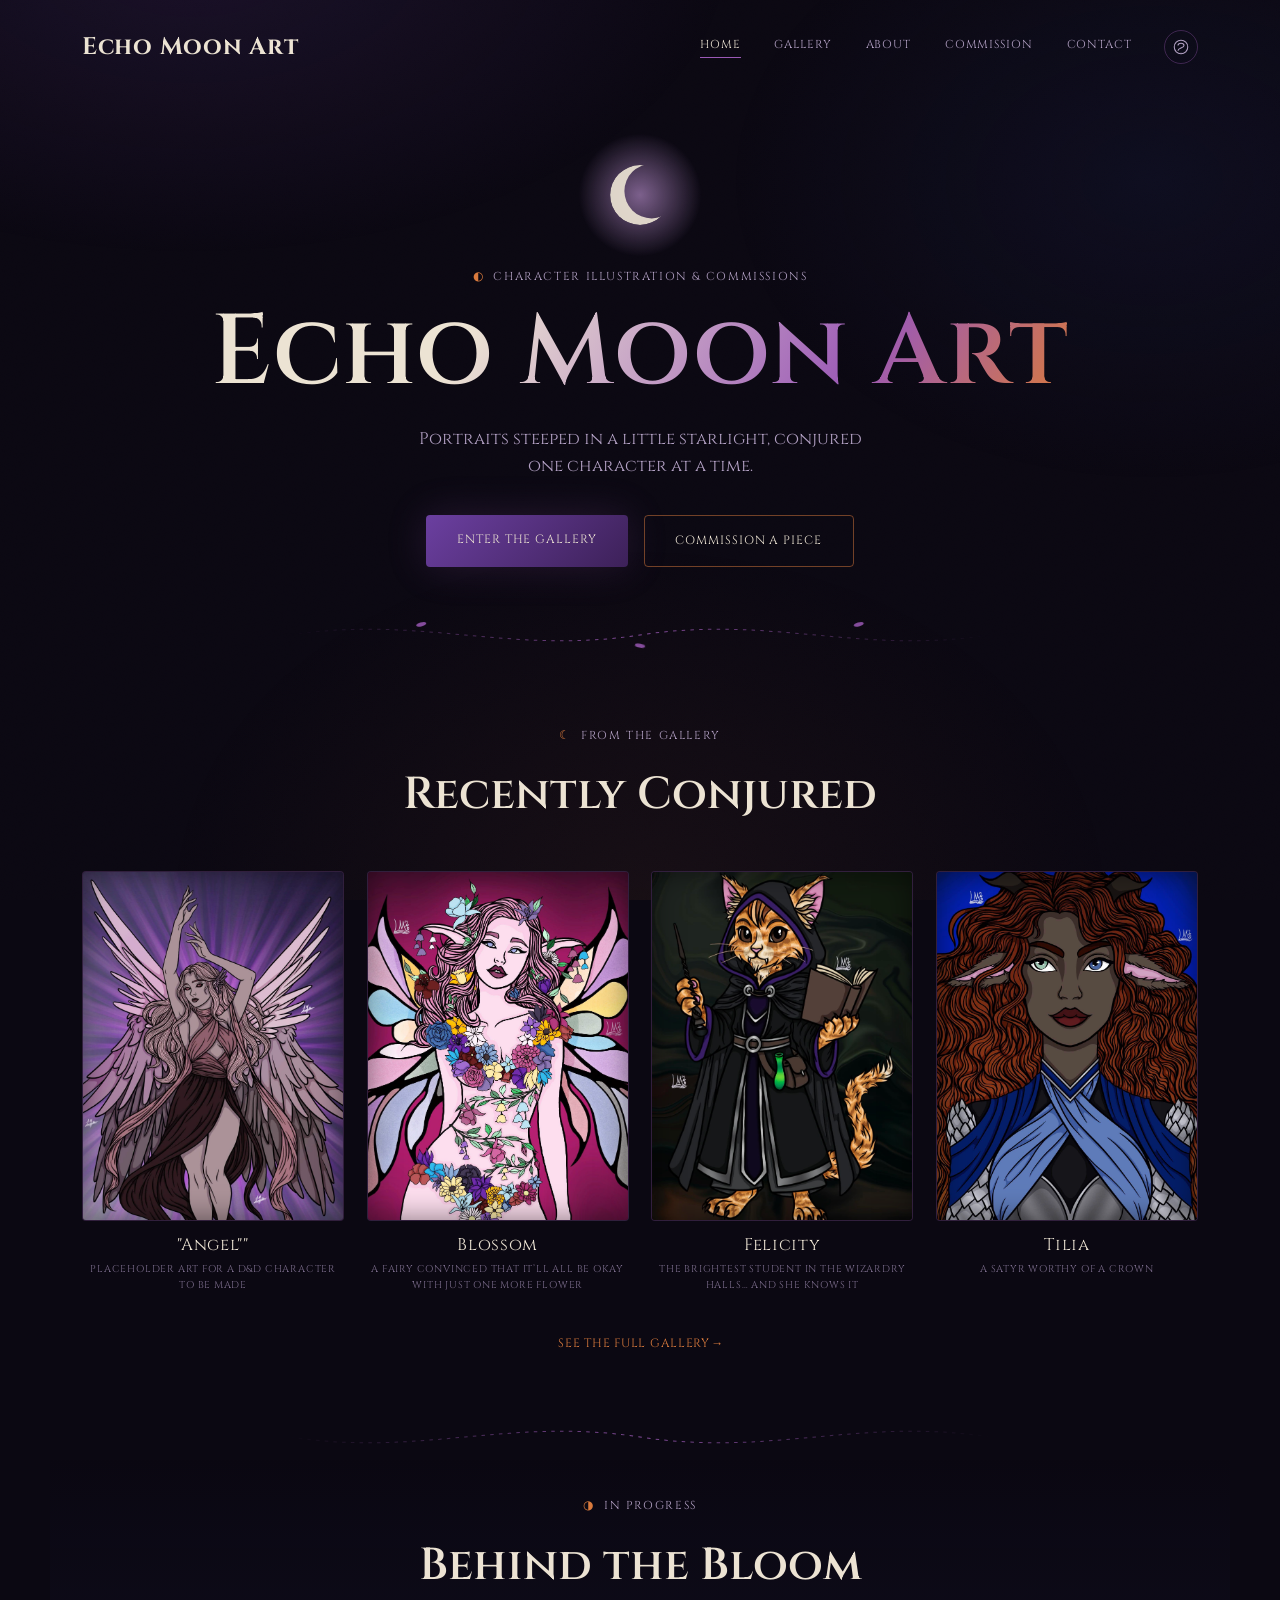
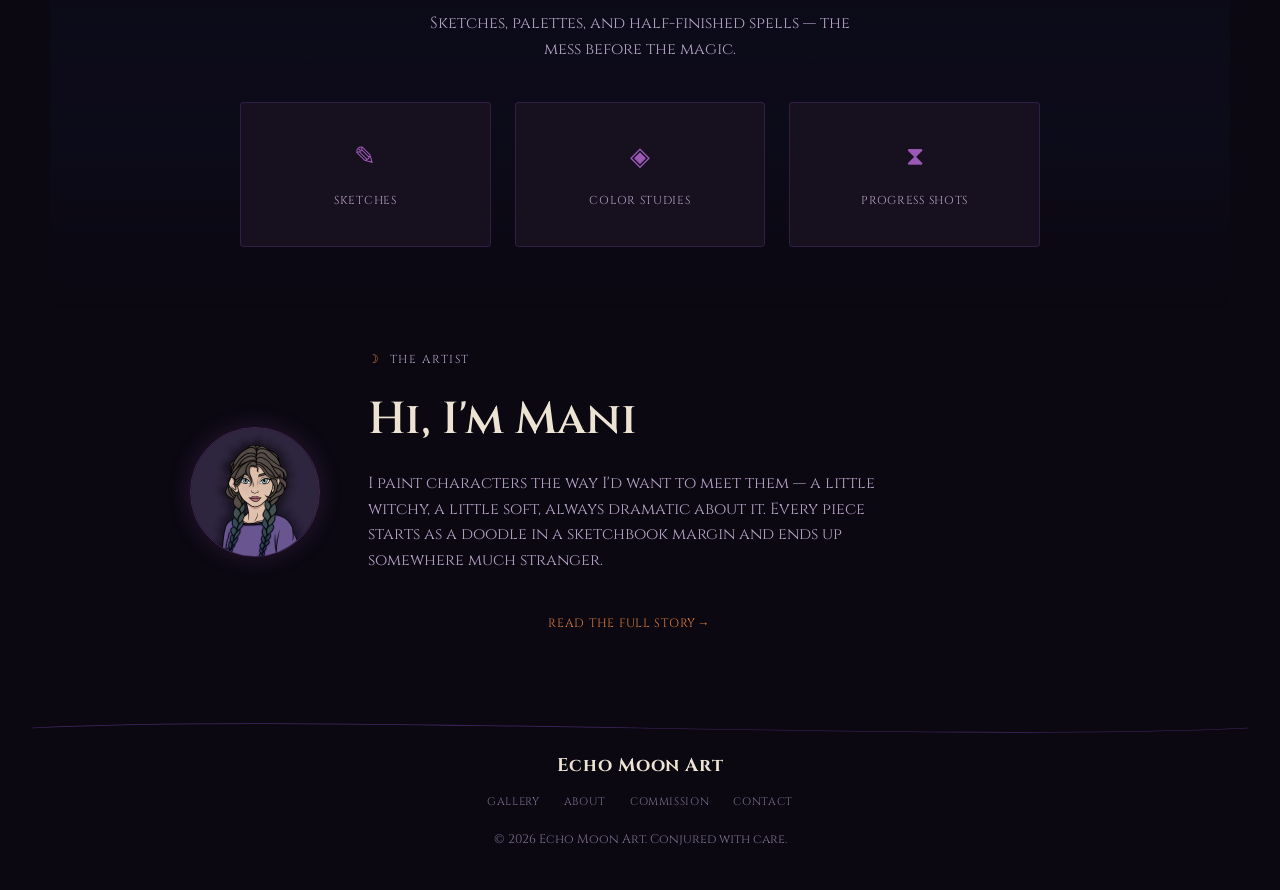
==== commit 8ebf8490: "gallery and index taglines under images uploaded" ====
--- a/index.html
+++ b/index.html
@@ -111,7 +111,7 @@
                     </div>
                     <figcaption>
                         <span class="work-name">Blossom</span>
-                        <span class="work-tag">Digital portrait</span>
+                        <span class="work-tag">A fairy convinced that it’ll all be okay with just one more flower</span>
                     </figcaption>
                 </figure>
 
@@ -121,7 +121,7 @@
                     </div>
                     <figcaption>
                         <span class="work-name">Felicity</span>
-                        <span class="work-tag">Digital portrait</span>
+                        <span class="work-tag">The brightest student in the wizardry halls… and she knows it</span>
                     </figcaption>
                 </figure>
 
@@ -131,7 +131,7 @@
                     </div>
                     <figcaption>
                         <span class="work-name">Tilia</span>
-                        <span class="work-tag">Digital portrait</span>
+                        <span class="work-tag">A satyr worthy of a crown</span>
                     </figcaption>
                 </figure>
             </div>
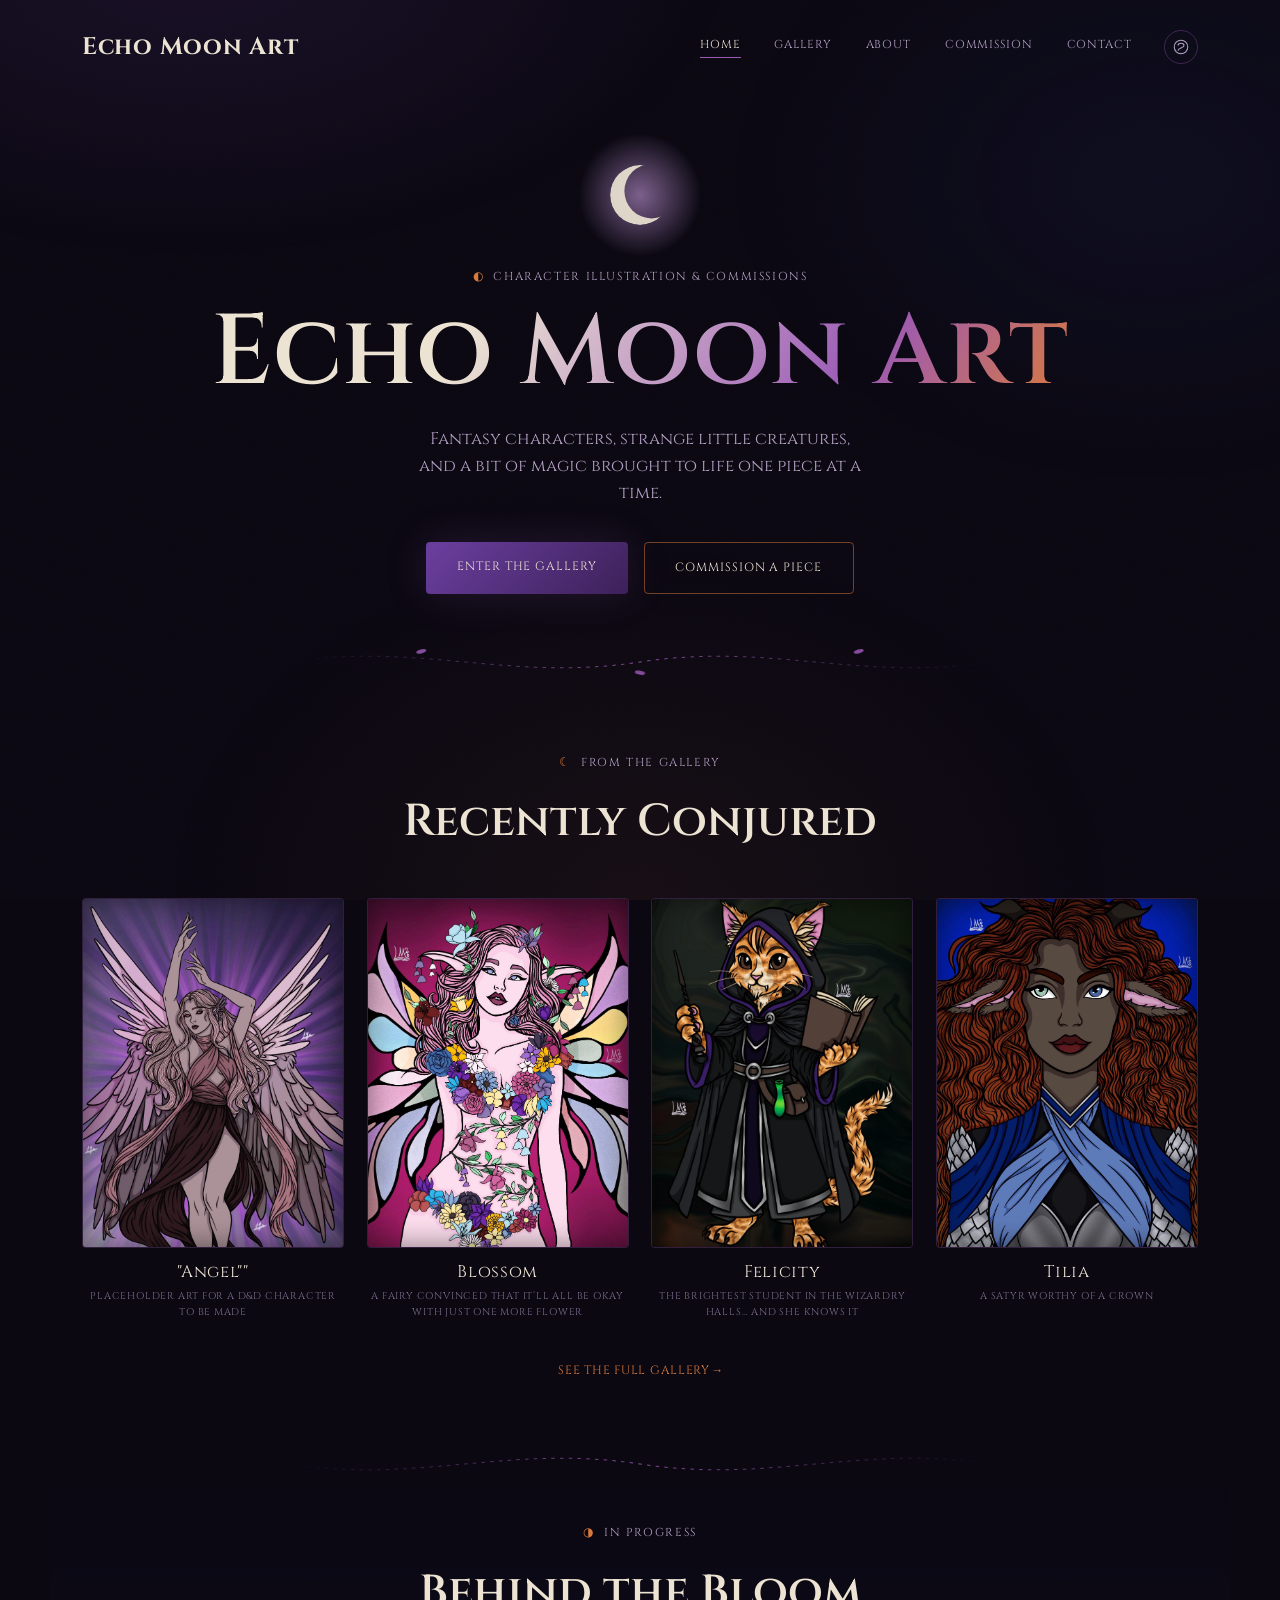
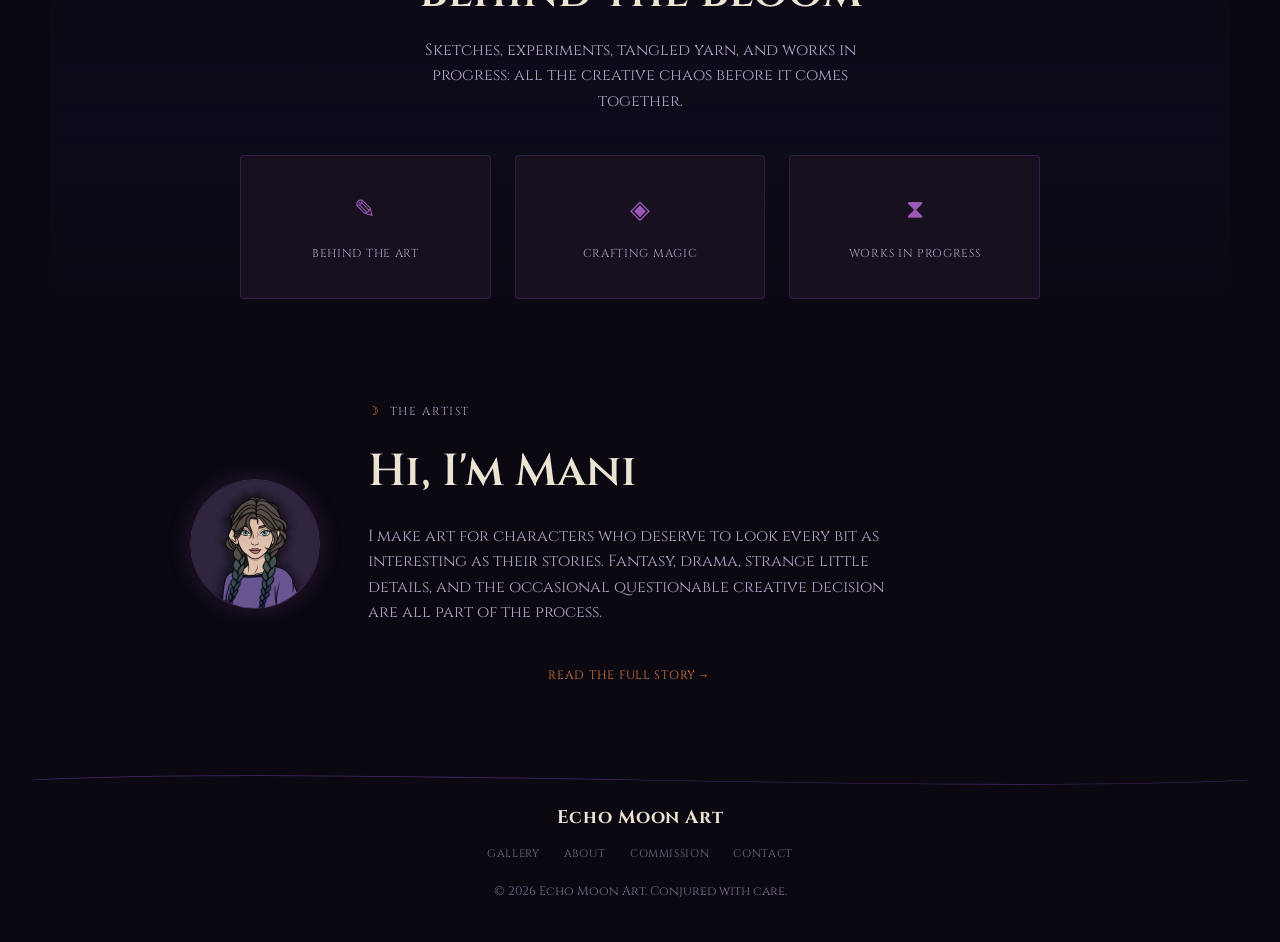
==== commit 01e1d39c: "changes as required by EchoMoonArt across various pages" ====
--- a/index.html
+++ b/index.html
@@ -65,7 +65,7 @@
 
             <p class="eyebrow"><span class="moon-glyph">◐</span> character illustration &amp; commissions</p>
             <h1 class="hero-title">Echo Moon Art</h1>
-            <p class="hero-sub">Portraits steeped in a little starlight, conjured one character at a time.</p>
+            <p class="hero-sub">Fantasy characters, strange little creatures, and a bit of magic brought to life one piece at a time.</p>
 
             <div class="hero-actions">
                 <a href="html/gallery.html" class="btn btn-primary">Enter the Gallery</a>
@@ -147,20 +147,20 @@
         <section class="section section-alt" id="wip">
             <p class="eyebrow eyebrow-center"><span class="moon-glyph">◑</span> in progress</p>
             <h2 class="section-title">Behind the Bloom</h2>
-            <p class="section-sub">Sketches, palettes, and half-finished spells — the mess before the magic.</p>
+            <p class="section-sub">Sketches, experiments, tangled yarn, and works in progress: all the creative chaos before it comes together.</p>
 
             <div class="wip-categories">
                 <a href="gallery.html#sketches" class="wip-card">
                     <span class="wip-icon">✎</span>
-                    <span class="wip-label">Sketches</span>
+                    <span class="wip-label">Behind the Art</span>
                 </a>
                 <a href="gallery.html#palettes" class="wip-card">
                     <span class="wip-icon">◈</span>
-                    <span class="wip-label">Color Studies</span>
+                    <span class="wip-label">Crafting Magic</span>
                 </a>
                 <a href="gallery.html#timelapse" class="wip-card">
                     <span class="wip-icon">⧗</span>
-                    <span class="wip-label">Progress Shots</span>
+                    <span class="wip-label">Works in Progress</span>
                 </a>
             </div>
         </section>
@@ -176,7 +176,7 @@
                 <div class="about-teaser-text">
                     <p class="eyebrow"><span class="moon-glyph">☽</span> the artist</p>
                     <h2 class="section-title">Hi, I'm Mani</h2>
-                    <p>I paint characters the way I'd want to meet them — a little witchy, a little soft, always dramatic about it. Every piece starts as a doodle in a sketchbook margin and ends up somewhere much stranger.</p>
+                    <p>I make art for characters who deserve to look every bit as interesting as their stories. Fantasy, drama, strange little details, and the occasional questionable creative decision are all part of the process.</p>
                     <a href="html/about.html" class="see-all-link">Read the full story →</a>
                 </div>
             </div>
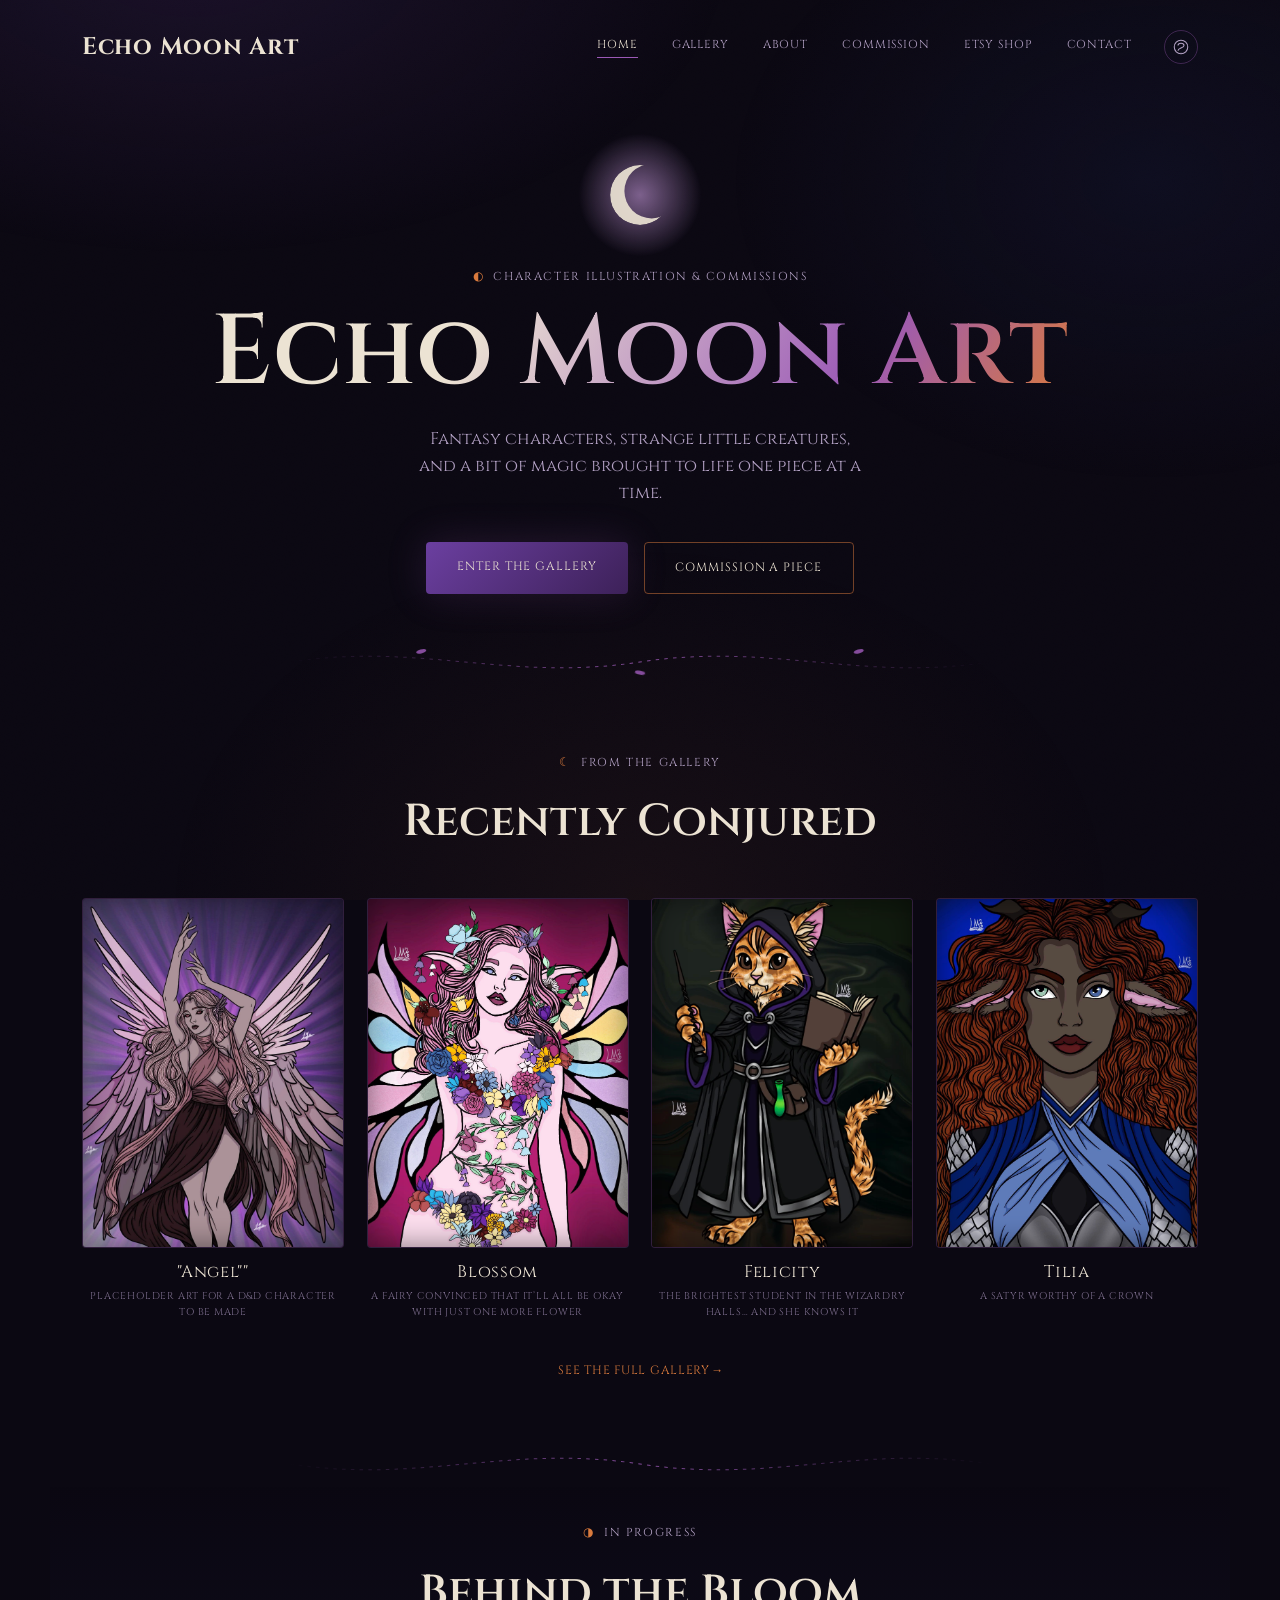
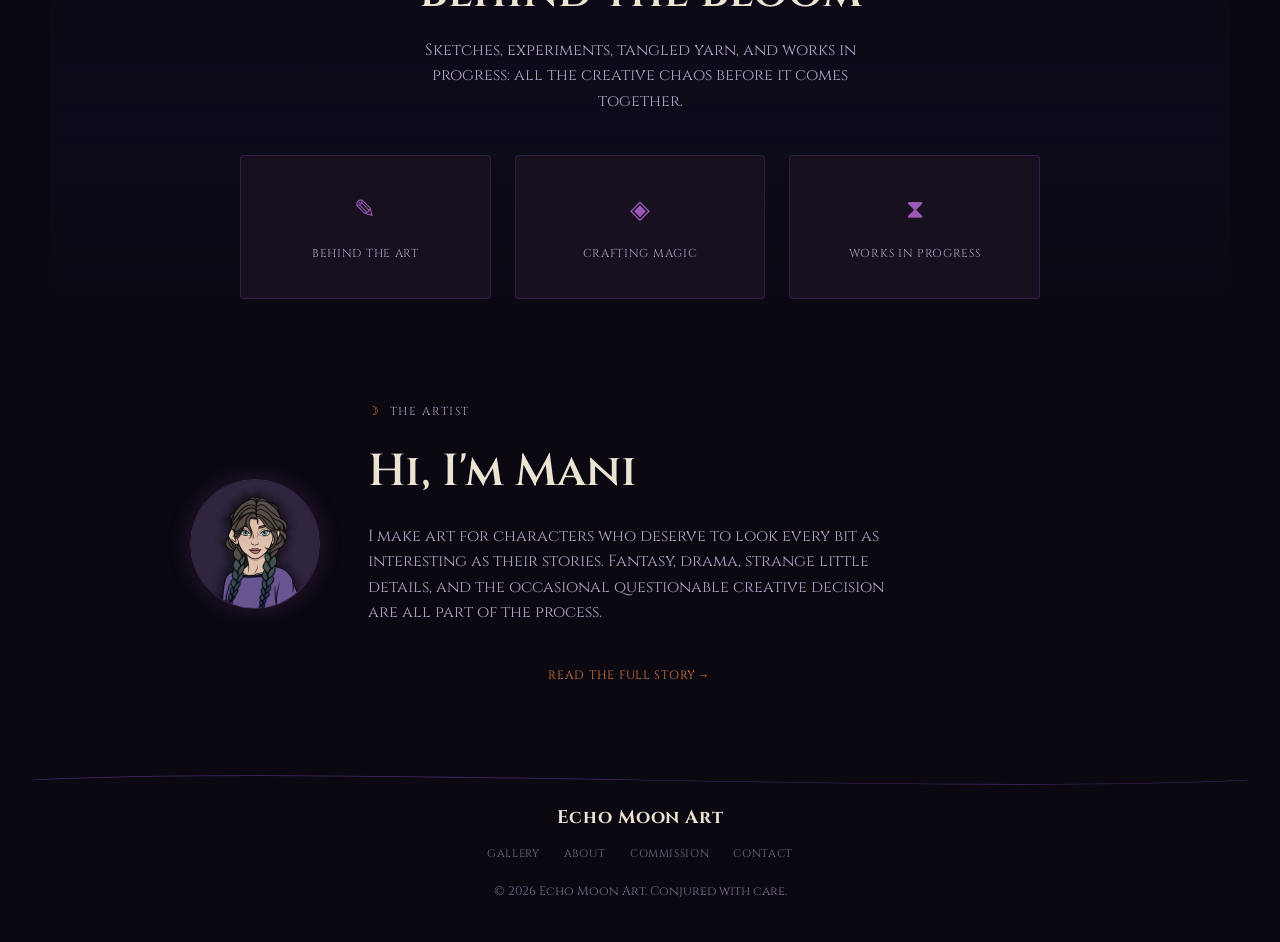
==== commit a3c2bb56: "etsy store link addition to nav bar on all pages" ====
--- a/index.html
+++ b/index.html
@@ -25,6 +25,7 @@
             <a href="html/gallery.html" class="nav-link">Gallery</a>
             <a href="html/about.html" class="nav-link">About</a>
             <a href="html/commission.html" class="nav-link">Commission</a>
+            <a href="https://echomooncrafts.etsy.com/" class="nav-link" target="_blank" rel="noopener noreferrer">Etsy Shop</a>
             <a href="html/contact.html" class="nav-link">Contact</a>
         </nav>
 
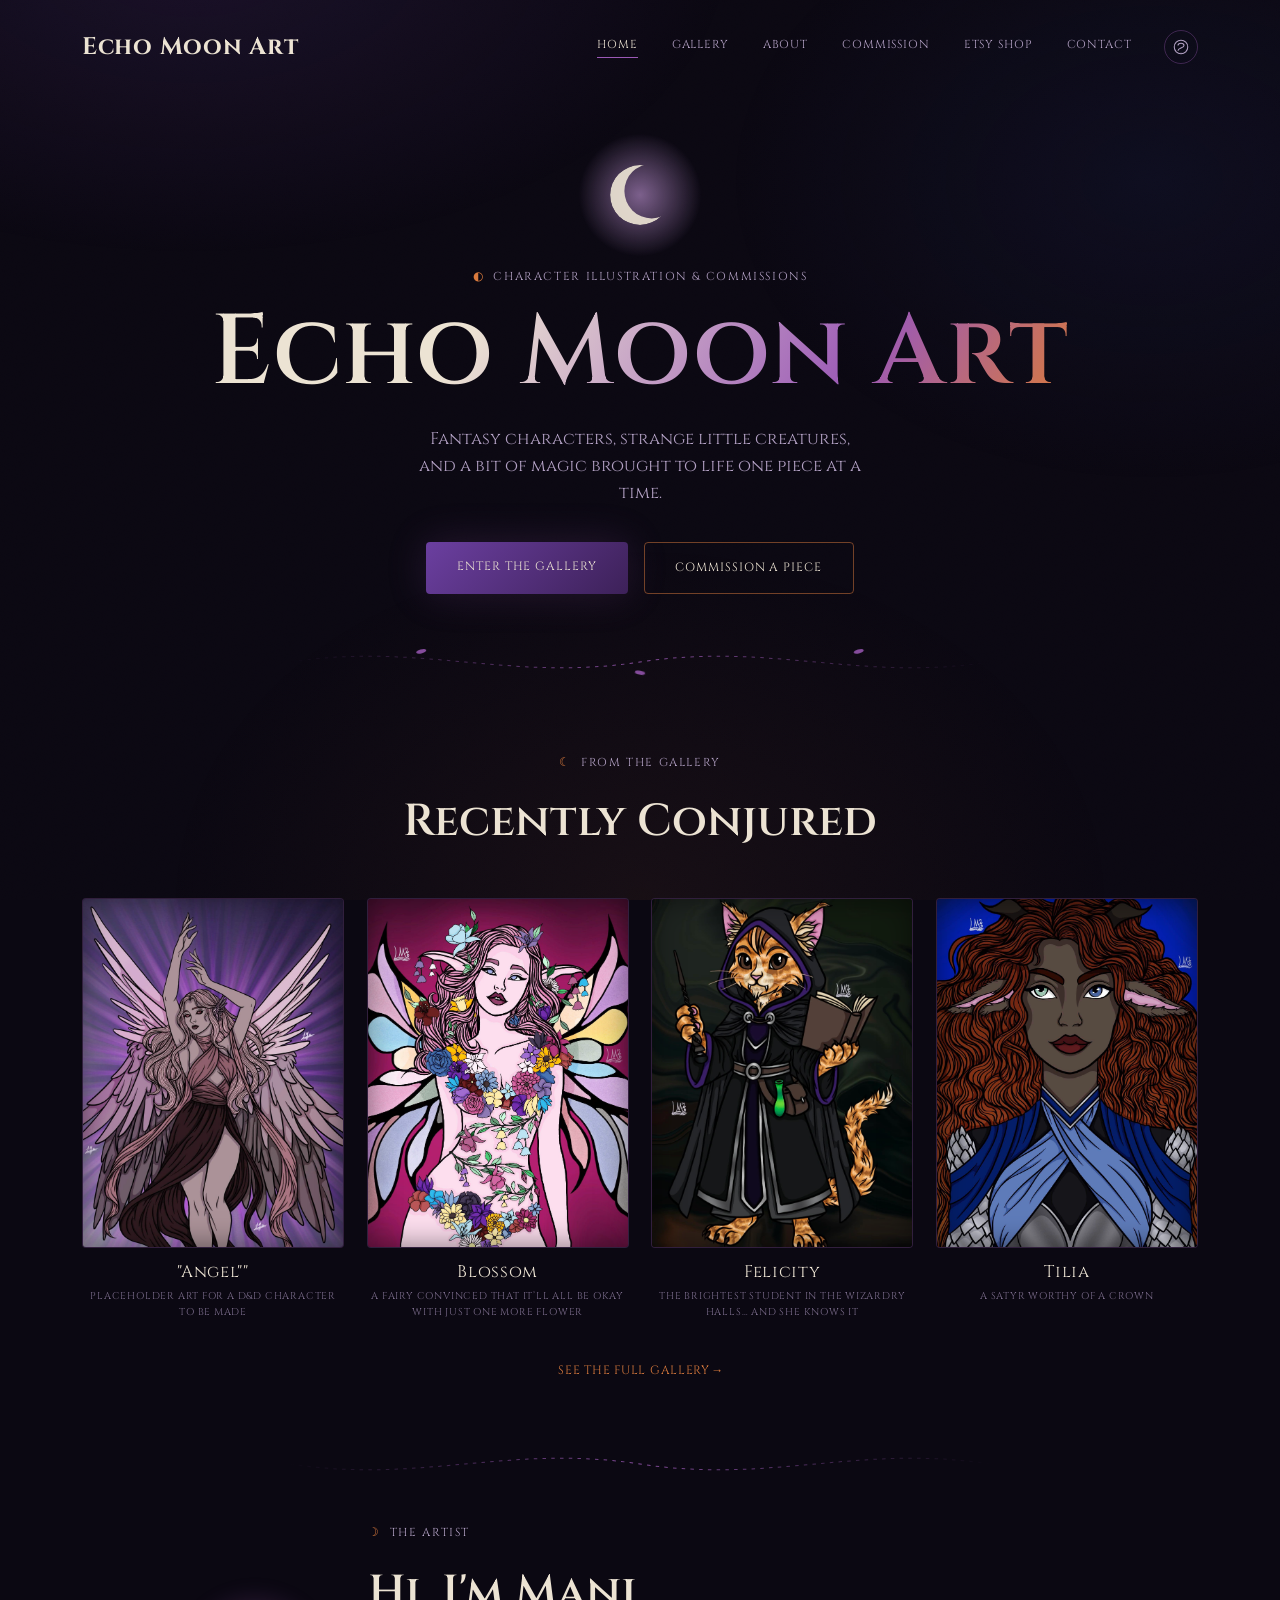
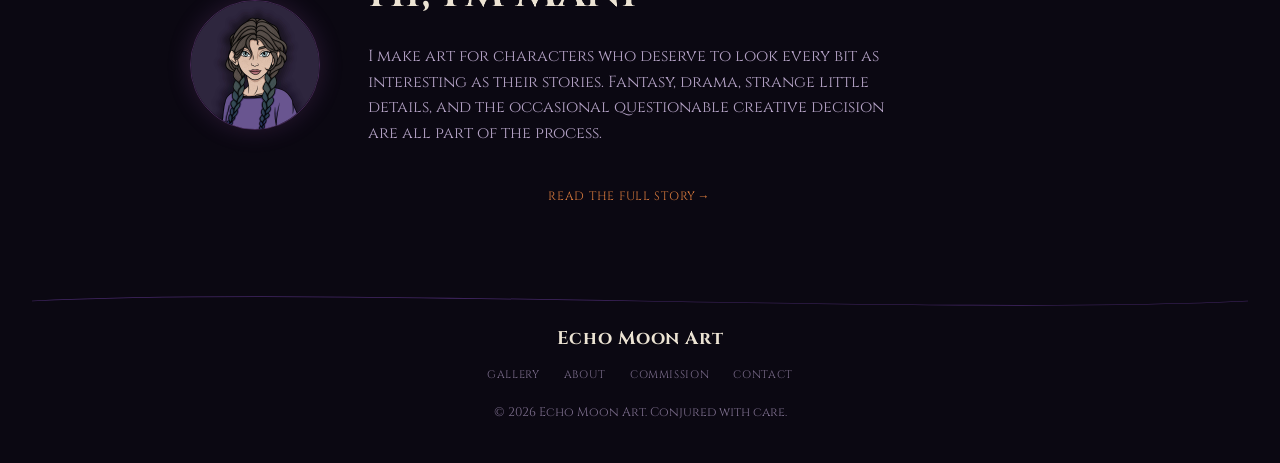
==== commit a08b2937: "updates to pages without snippets and behind the scenes" ====
--- a/index.html
+++ b/index.html
@@ -144,27 +144,7 @@
             <path class="vine-path" d="M0,30 C150,60 250,0 400,30 C550,60 650,0 800,30" fill="none" stroke="url(#vineGrad)" stroke-width="1.5" />
         </svg>
 
-        <!-- BEHIND THE SCENES -->
-        <section class="section section-alt" id="wip">
-            <p class="eyebrow eyebrow-center"><span class="moon-glyph">◑</span> in progress</p>
-            <h2 class="section-title">Behind the Bloom</h2>
-            <p class="section-sub">Sketches, experiments, tangled yarn, and works in progress: all the creative chaos before it comes together.</p>
-
-            <div class="wip-categories">
-                <a href="gallery.html#sketches" class="wip-card">
-                    <span class="wip-icon">✎</span>
-                    <span class="wip-label">Behind the Art</span>
-                </a>
-                <a href="gallery.html#palettes" class="wip-card">
-                    <span class="wip-icon">◈</span>
-                    <span class="wip-label">Crafting Magic</span>
-                </a>
-                <a href="gallery.html#timelapse" class="wip-card">
-                    <span class="wip-icon">⧗</span>
-                    <span class="wip-label">Works in Progress</span>
-                </a>
-            </div>
-        </section>
+        
 
         <!-- ABOUT TEASER -->
         <section class="section about-teaser">
